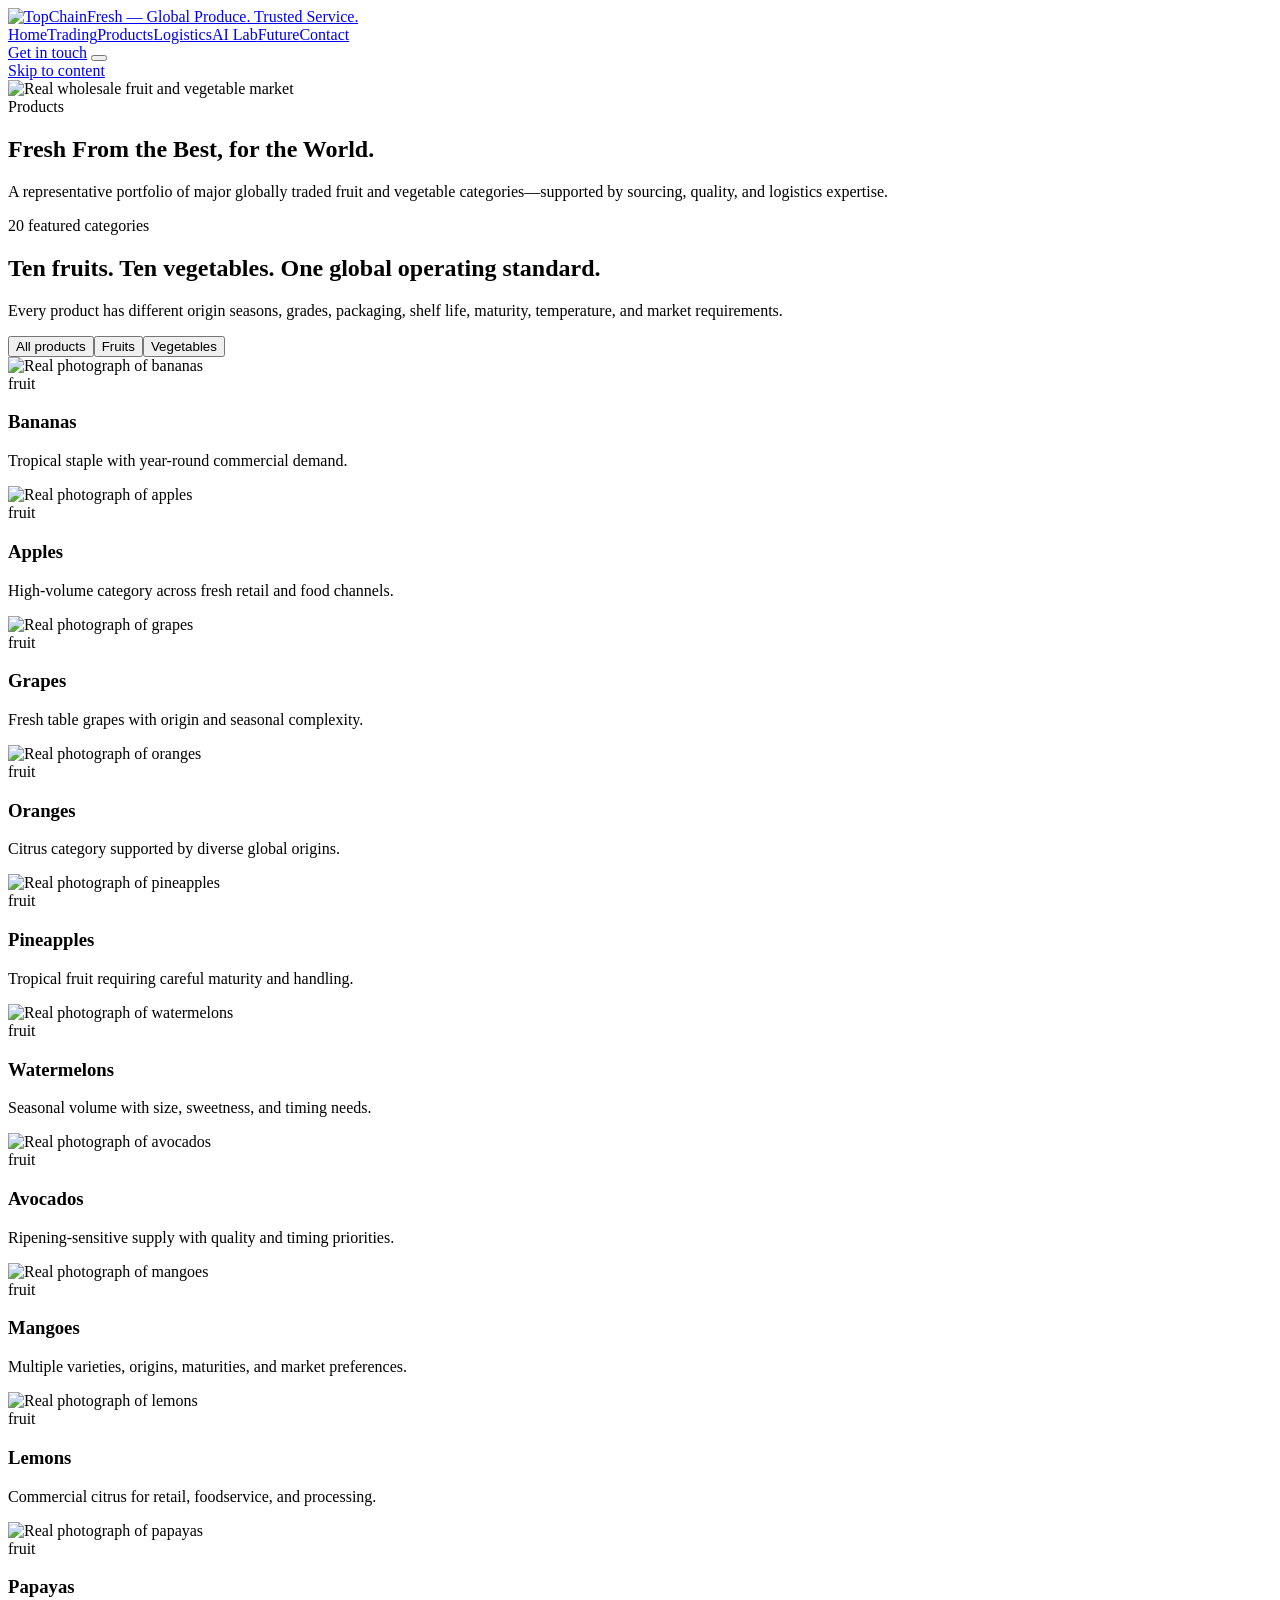
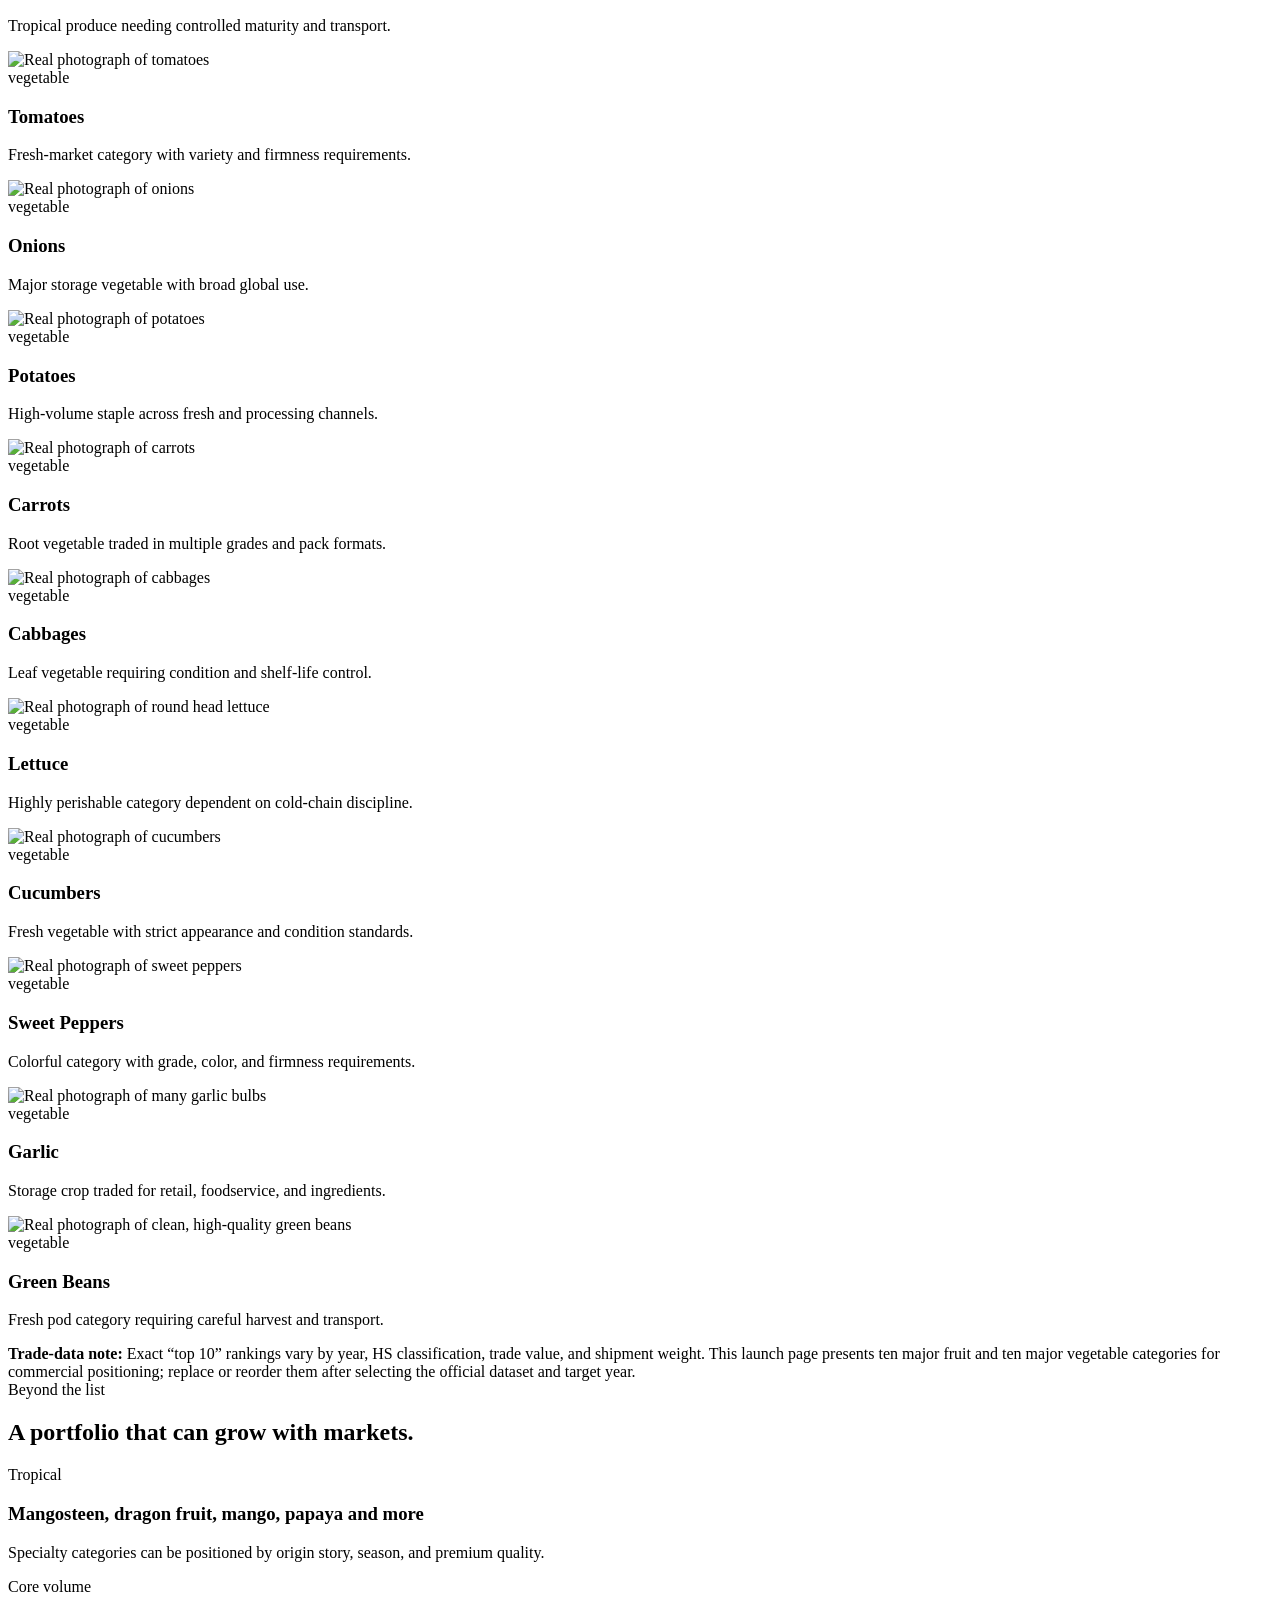
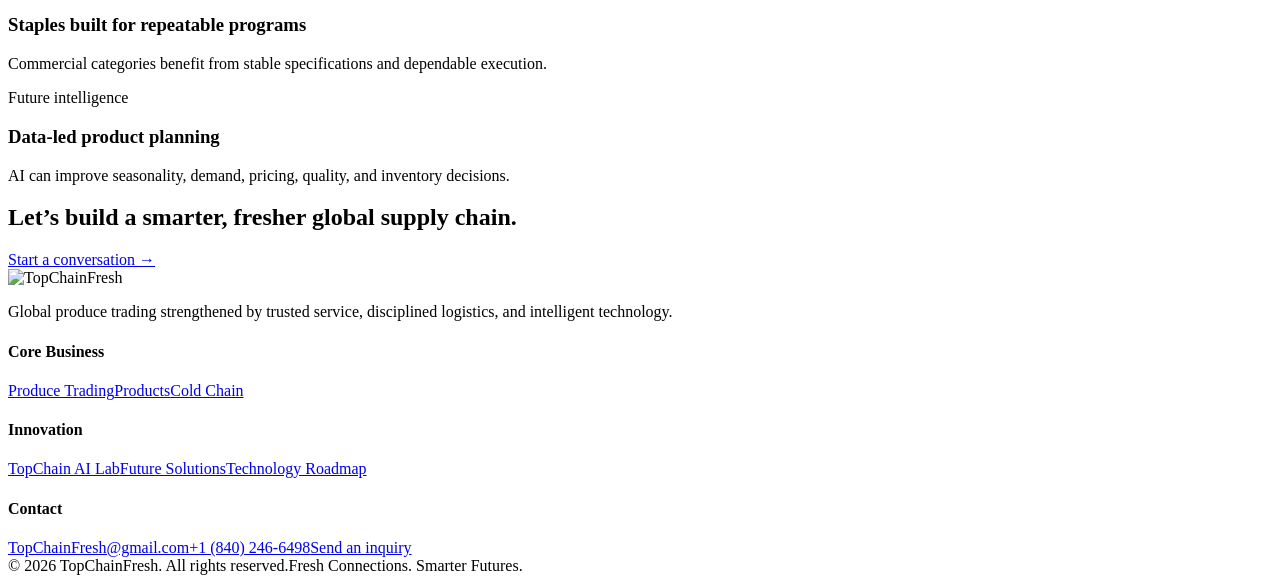
==== products.html @ 51d90f7e "Restore company website with refined design and local photography" ====
<!doctype html><html lang="en"><head><meta charset="utf-8"><meta name="viewport" content="width=device-width,initial-scale=1">
<title>Products | TopChainFresh</title><meta name="description" content="TopChainFresh fruit and vegetable trade portfolio with real-world product photography."><link rel="icon" href="assets/images/logo-icon-approved.png"><link rel="stylesheet" href="assets/css/styles.css"><meta name="theme-color" content="#153f35"></head><body>
<header class="site-header"><div class="container header-inner">
      <a class="brand-logo" href="index.html" aria-label="TopChainFresh home"><img src="assets/images/logo-crop-wide.png" alt="TopChainFresh — Global Produce. Trusted Service."></a>
      <nav id="primary-navigation" class="main-nav" aria-label="Primary navigation"><a href="index.html" class="">Home</a><a href="trading.html" class="">Trading</a><a href="products.html" class="active" aria-current="page">Products</a><a href="logistics.html" class="">Logistics</a><a href="ai-lab.html" class="">AI Lab</a><a href="future.html" class="">Future</a><a href="contact.html" class="">Contact</a></nav>
      <a class="header-cta" href="contact.html">Get in touch</a>
      <button class="menu-toggle" aria-controls="primary-navigation" aria-label="Open menu" aria-expanded="false"><span></span></button>
    </div></header>
<a class="skip-link" href="#main-content">Skip to content</a><main id="main-content"><section class="page-hero"><div class="page-hero-media"><img src="assets/images/photography/1768751947109-d2a99be1aa9c.jpg" alt="Real wholesale fruit and vegetable market"></div><div class="container page-hero-content"><span class="eyebrow text-yellow">Products</span><h1>Fresh From the Best, for the World.</h1><p>A representative portfolio of major globally traded fruit and vegetable categories—supported by sourcing, quality, and logistics expertise.</p></div></section>
<div class="color-ribbon"><span></span><span></span><span></span><span></span><span></span><span></span></div>
<section class="section"><div class="container"><span class="eyebrow">20 featured categories</span><h2 class="section-title">Ten fruits. Ten vegetables. <span class="text-green">One global operating standard.</span></h2><p class="section-lead">Every product has different origin seasons, grades, packaging, shelf life, maturity, temperature, and market requirements.</p><div class="product-tabs"><button class="product-tab active" data-filter="all">All products</button><button class="product-tab" data-filter="fruit">Fruits</button><button class="product-tab" data-filter="vegetable">Vegetables</button></div><div class="product-grid"><article class="product-card reveal" data-category="fruit"><div class="product-image"><img src="assets/images/photography/1707857204029-56578d9228a5.jpg" alt="Real photograph of bananas" loading="lazy"></div><div class="product-body"><div class="category">fruit</div><h3>Bananas</h3><p>Tropical staple with year-round commercial demand.</p></div></article><article class="product-card reveal" data-category="fruit"><div class="product-image"><img src="assets/images/photography/1558870623-9d182aa8ef0a.jpg" alt="Real photograph of apples" loading="lazy"></div><div class="product-body"><div class="category">fruit</div><h3>Apples</h3><p>High-volume category across fresh retail and food channels.</p></div></article><article class="product-card reveal" data-category="fruit"><div class="product-image"><img src="assets/images/photography/1672614766965-08c27fdd96da.jpg" alt="Real photograph of grapes" loading="lazy"></div><div class="product-body"><div class="category">fruit</div><h3>Grapes</h3><p>Fresh table grapes with origin and seasonal complexity.</p></div></article><article class="product-card reveal" data-category="fruit"><div class="product-image"><img src="assets/images/photography/1551030797-46c120009b82.jpg" alt="Real photograph of oranges" loading="lazy"></div><div class="product-body"><div class="category">fruit</div><h3>Oranges</h3><p>Citrus category supported by diverse global origins.</p></div></article><article class="product-card reveal" data-category="fruit"><div class="product-image"><img src="assets/images/photography/1565623513508-ffe2588e327c.jpg" alt="Real photograph of pineapples" loading="lazy"></div><div class="product-body"><div class="category">fruit</div><h3>Pineapples</h3><p>Tropical fruit requiring careful maturity and handling.</p></div></article><article class="product-card reveal" data-category="fruit"><div class="product-image"><img src="assets/images/photography/1750601455235-2ecff8a870be.jpg" alt="Real photograph of watermelons" loading="lazy"></div><div class="product-body"><div class="category">fruit</div><h3>Watermelons</h3><p>Seasonal volume with size, sweetness, and timing needs.</p></div></article><article class="product-card reveal" data-category="fruit"><div class="product-image"><img src="assets/images/photography/1555598488-b7d9660fb260.jpg" alt="Real photograph of avocados" loading="lazy"></div><div class="product-body"><div class="category">fruit</div><h3>Avocados</h3><p>Ripening-sensitive supply with quality and timing priorities.</p></div></article><article class="product-card reveal" data-category="fruit"><div class="product-image"><img src="assets/images/photography/1757281096599-b9165ba74008.jpg" alt="Real photograph of mangoes" loading="lazy"></div><div class="product-body"><div class="category">fruit</div><h3>Mangoes</h3><p>Multiple varieties, origins, maturities, and market preferences.</p></div></article><article class="product-card reveal" data-category="fruit"><div class="product-image"><img src="assets/images/photography/1590502593747-42a996133562.jpg" alt="Real photograph of lemons" loading="lazy"></div><div class="product-body"><div class="category">fruit</div><h3>Lemons</h3><p>Commercial citrus for retail, foodservice, and processing.</p></div></article><article class="product-card reveal" data-category="fruit"><div class="product-image"><img src="assets/images/photography/1570044803045-d790fc159af3.jpg" alt="Real photograph of papayas" loading="lazy"></div><div class="product-body"><div class="category">fruit</div><h3>Papayas</h3><p>Tropical produce needing controlled maturity and transport.</p></div></article><article class="product-card reveal" data-category="vegetable"><div class="product-image"><img src="assets/images/photography/1559740509-3998170dd8a9.jpg" alt="Real photograph of tomatoes" loading="lazy"></div><div class="product-body"><div class="category">vegetable</div><h3>Tomatoes</h3><p>Fresh-market category with variety and firmness requirements.</p></div></article><article class="product-card reveal" data-category="vegetable"><div class="product-image"><img src="assets/images/photography/1639423188867-7fbd7a28337d.jpg" alt="Real photograph of onions" loading="lazy"></div><div class="product-body"><div class="category">vegetable</div><h3>Onions</h3><p>Major storage vegetable with broad global use.</p></div></article><article class="product-card reveal" data-category="vegetable"><div class="product-image"><img src="assets/images/photography/1566055803687-0665ef48df90.jpg" alt="Real photograph of potatoes" loading="lazy"></div><div class="product-body"><div class="category">vegetable</div><h3>Potatoes</h3><p>High-volume staple across fresh and processing channels.</p></div></article><article class="product-card reveal" data-category="vegetable"><div class="product-image"><img src="assets/images/photography/1623644035669-11c44e4a7d7d.jpg" alt="Real photograph of carrots" loading="lazy"></div><div class="product-body"><div class="category">vegetable</div><h3>Carrots</h3><p>Root vegetable traded in multiple grades and pack formats.</p></div></article><article class="product-card reveal" data-category="vegetable"><div class="product-image"><img src="assets/images/photography/1696324535711-883b079ca54f.jpg" alt="Real photograph of cabbages" loading="lazy"></div><div class="product-body"><div class="category">vegetable</div><h3>Cabbages</h3><p>Leaf vegetable requiring condition and shelf-life control.</p></div></article><article class="product-card reveal" data-category="vegetable"><div class="product-image"><img src="assets/images/photography/1640958904159-51ae08bd3412.jpg" alt="Real photograph of round head lettuce" class="crop-zoom" loading="lazy"></div><div class="product-body"><div class="category">vegetable</div><h3>Lettuce</h3><p>Highly perishable category dependent on cold-chain discipline.</p></div></article><article class="product-card reveal" data-category="vegetable"><div class="product-image"><img src="assets/images/photography/1449300079323-02e209d9d3a6.jpg" alt="Real photograph of cucumbers" loading="lazy"></div><div class="product-body"><div class="category">vegetable</div><h3>Cucumbers</h3><p>Fresh vegetable with strict appearance and condition standards.</p></div></article><article class="product-card reveal" data-category="vegetable"><div class="product-image"><img src="assets/images/photography/1607546900609-7efd29a4a2dd.jpg" alt="Real photograph of sweet peppers" loading="lazy"></div><div class="product-body"><div class="category">vegetable</div><h3>Sweet Peppers</h3><p>Colorful category with grade, color, and firmness requirements.</p></div></article><article class="product-card reveal" data-category="vegetable"><div class="product-image"><img src="assets/images/photography/1776261077272-311222e98459.jpg" alt="Real photograph of many garlic bulbs" loading="lazy"></div><div class="product-body"><div class="category">vegetable</div><h3>Garlic</h3><p>Storage crop traded for retail, foodservice, and ingredients.</p></div></article><article class="product-card reveal" data-category="vegetable"><div class="product-image"><img src="assets/images/photography/1698063437386-aa75dbaf397f.jpg" alt="Real photograph of clean, high-quality green beans" loading="lazy"></div><div class="product-body"><div class="category">vegetable</div><h3>Green Beans</h3><p>Fresh pod category requiring careful harvest and transport.</p></div></article></div><div class="notice"><strong>Trade-data note:</strong> Exact “top 10” rankings vary by year, HS classification, trade value, and shipment weight. This launch page presents ten major fruit and ten major vegetable categories for commercial positioning; replace or reorder them after selecting the official dataset and target year.</div></div></section>
<section class="section bg-mist"><div class="container"><span class="eyebrow">Beyond the list</span><h2 class="section-title">A portfolio that can grow with markets.</h2><div class="block-grid"><article class="color-block bg-green block-4 reveal"><div class="block-number">Tropical</div><h3>Mangosteen, dragon fruit, mango, papaya and more</h3><p>Specialty categories can be positioned by origin story, season, and premium quality.</p></article><article class="color-block bg-blue block-4 reveal"><div class="block-number">Core volume</div><h3>Staples built for repeatable programs</h3><p>Commercial categories benefit from stable specifications and dependable execution.</p></article><article class="color-block bg-violet block-4 reveal"><div class="block-number">Future intelligence</div><h3>Data-led product planning</h3><p>AI can improve seasonality, demand, pricing, quality, and inventory decisions.</p></article></div></div></section></main><section class="cta-band"><div class="container cta-inner reveal"><h2>Let’s build a smarter, fresher global supply chain.</h2><a class="btn btn-light" href="contact.html">Start a conversation →</a></div></section>
<footer class="site-footer"><div class="container">
  <div class="footer-grid">
    <div class="footer-brand"><img src="assets/images/logo-crop-wide.png" alt="TopChainFresh"><p>Global produce trading strengthened by trusted service, disciplined logistics, and intelligent technology.</p></div>
    <div class="footer-col"><h4>Core Business</h4><a href="trading.html">Produce Trading</a><a href="products.html">Products</a><a href="logistics.html">Cold Chain</a></div>
    <div class="footer-col"><h4>Innovation</h4><a href="ai-lab.html">TopChain AI Lab</a><a href="future.html">Future Solutions</a><a href="future.html#roadmap">Technology Roadmap</a></div>
    <div class="footer-col"><h4>Contact</h4><a href="mailto:TopChainFresh@gmail.com">TopChainFresh@gmail.com</a><a href="tel:+18402466498">+1 (840) 246-6498</a><a href="contact.html">Send an inquiry</a></div>
  </div>
  <div class="footer-bottom"><span>© 2026 TopChainFresh. All rights reserved.</span><span>Fresh Connections. Smarter Futures.</span></div>
</div></footer><script src="assets/js/main.js"></script></body></html>
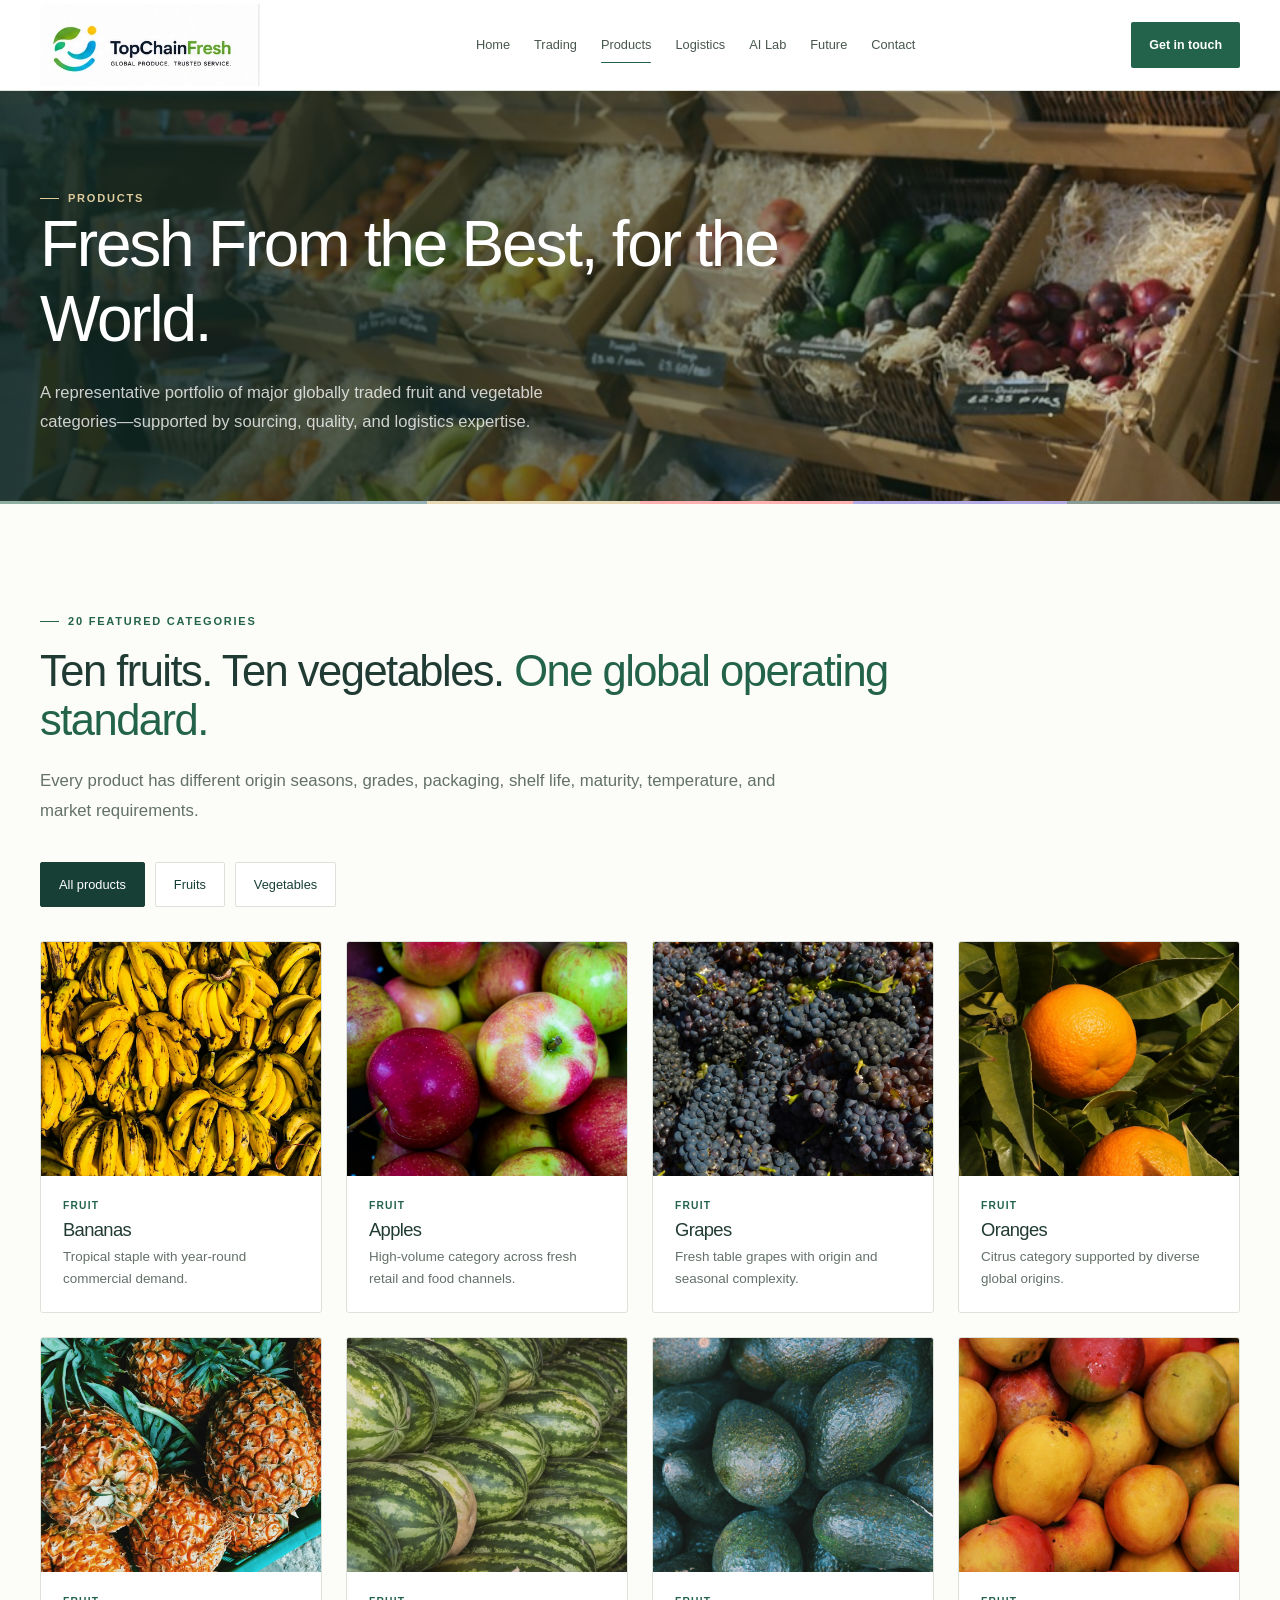
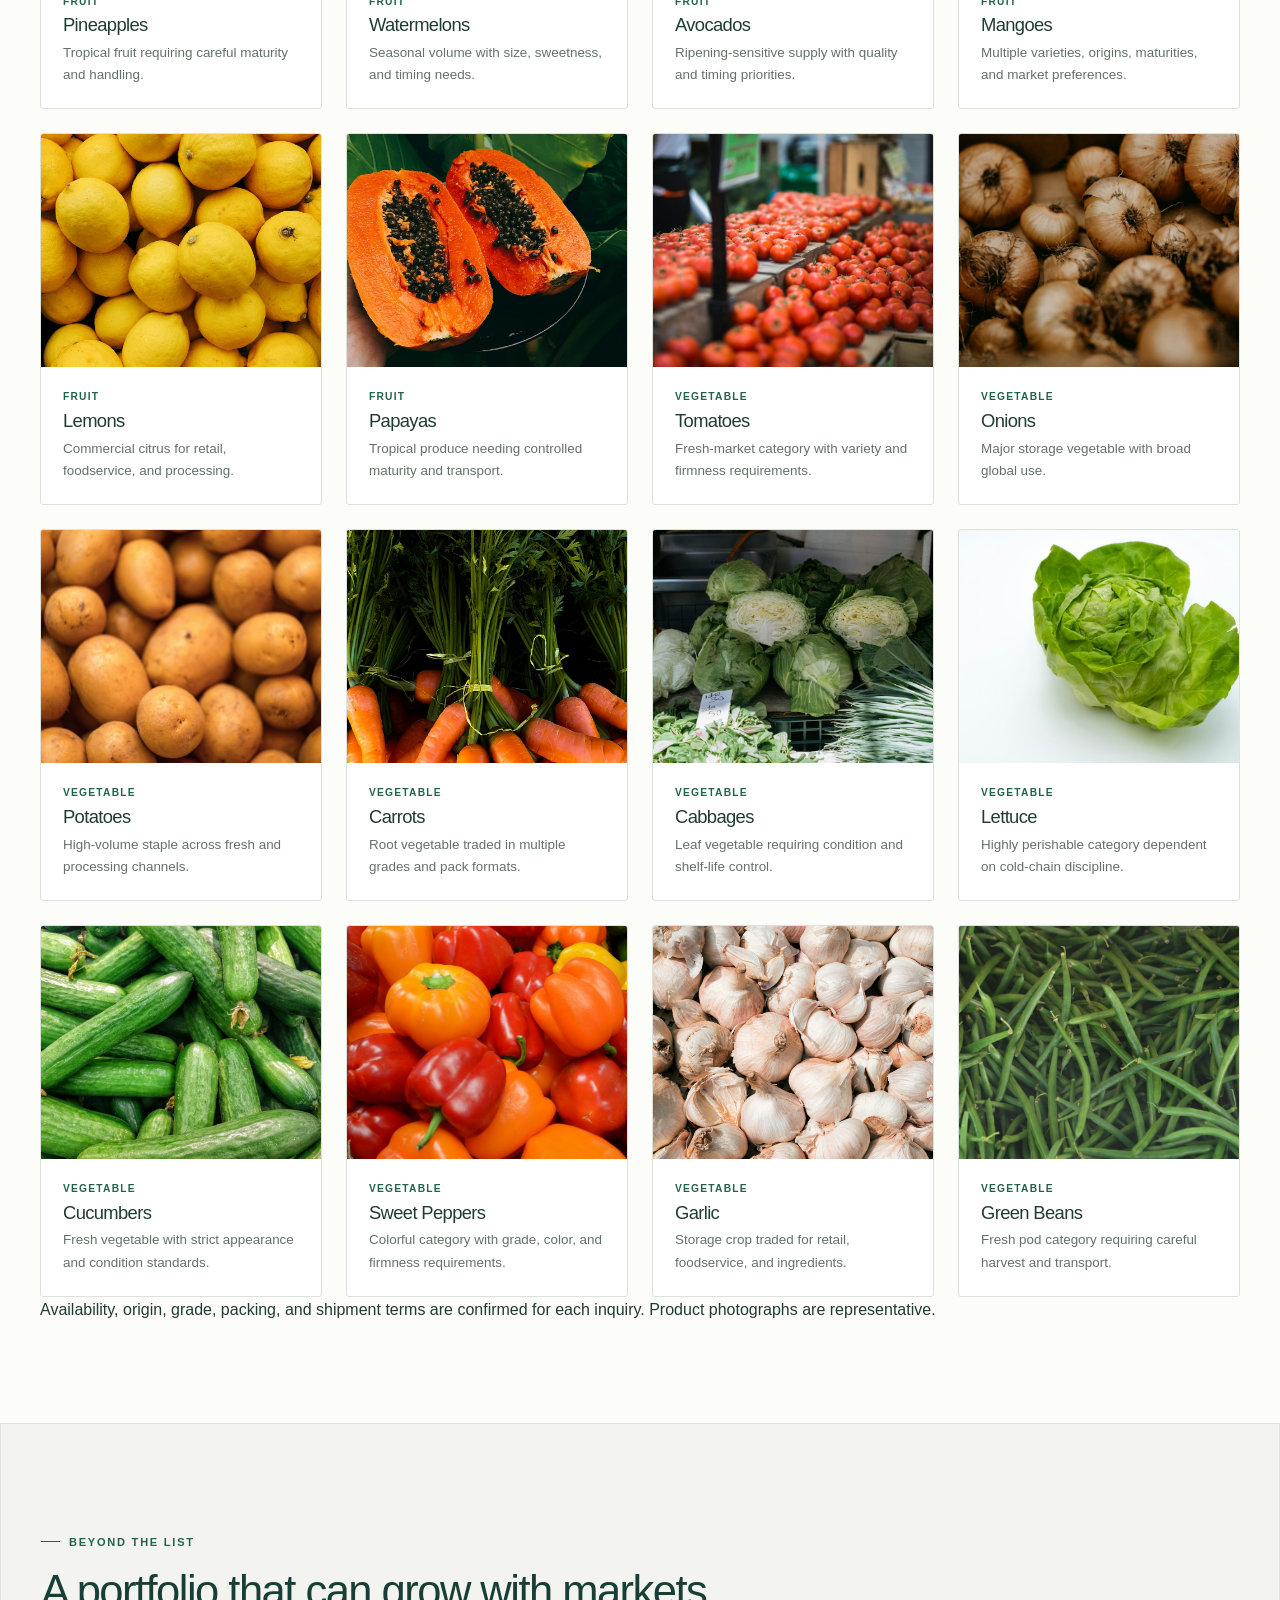
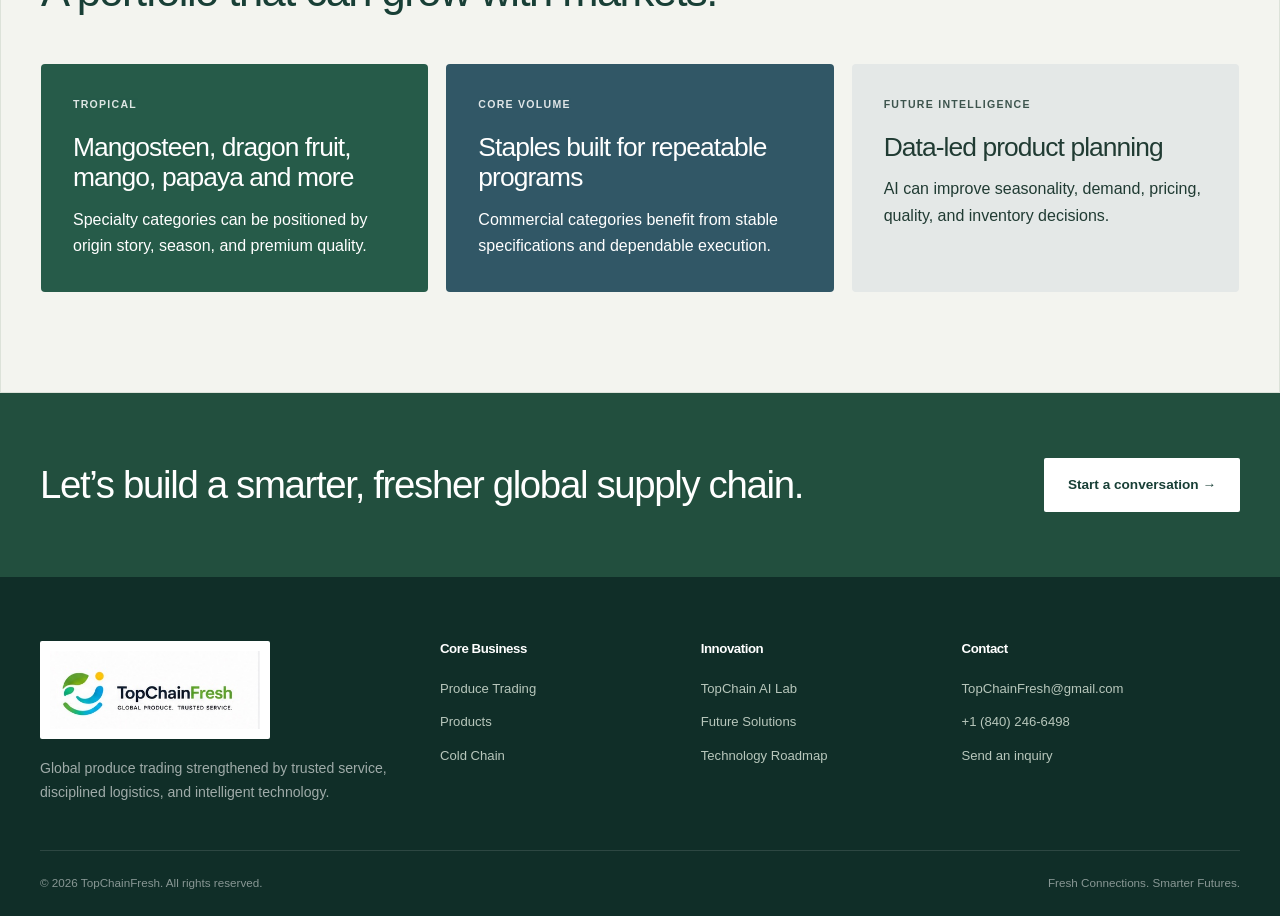
==== commit f89bff05: "Clarify product availability and separate company from personal projects" ====
--- a/products.html
+++ b/products.html
@@ -8,7 +8,7 @@
     </div></header>
 <a class="skip-link" href="#main-content">Skip to content</a><main id="main-content"><section class="page-hero"><div class="page-hero-media"><img src="assets/images/photography/1768751947109-d2a99be1aa9c.jpg" alt="Real wholesale fruit and vegetable market"></div><div class="container page-hero-content"><span class="eyebrow text-yellow">Products</span><h1>Fresh From the Best, for the World.</h1><p>A representative portfolio of major globally traded fruit and vegetable categories—supported by sourcing, quality, and logistics expertise.</p></div></section>
 <div class="color-ribbon"><span></span><span></span><span></span><span></span><span></span><span></span></div>
-<section class="section"><div class="container"><span class="eyebrow">20 featured categories</span><h2 class="section-title">Ten fruits. Ten vegetables. <span class="text-green">One global operating standard.</span></h2><p class="section-lead">Every product has different origin seasons, grades, packaging, shelf life, maturity, temperature, and market requirements.</p><div class="product-tabs"><button class="product-tab active" data-filter="all">All products</button><button class="product-tab" data-filter="fruit">Fruits</button><button class="product-tab" data-filter="vegetable">Vegetables</button></div><div class="product-grid"><article class="product-card reveal" data-category="fruit"><div class="product-image"><img src="assets/images/photography/1707857204029-56578d9228a5.jpg" alt="Real photograph of bananas" loading="lazy"></div><div class="product-body"><div class="category">fruit</div><h3>Bananas</h3><p>Tropical staple with year-round commercial demand.</p></div></article><article class="product-card reveal" data-category="fruit"><div class="product-image"><img src="assets/images/photography/1558870623-9d182aa8ef0a.jpg" alt="Real photograph of apples" loading="lazy"></div><div class="product-body"><div class="category">fruit</div><h3>Apples</h3><p>High-volume category across fresh retail and food channels.</p></div></article><article class="product-card reveal" data-category="fruit"><div class="product-image"><img src="assets/images/photography/1672614766965-08c27fdd96da.jpg" alt="Real photograph of grapes" loading="lazy"></div><div class="product-body"><div class="category">fruit</div><h3>Grapes</h3><p>Fresh table grapes with origin and seasonal complexity.</p></div></article><article class="product-card reveal" data-category="fruit"><div class="product-image"><img src="assets/images/photography/1551030797-46c120009b82.jpg" alt="Real photograph of oranges" loading="lazy"></div><div class="product-body"><div class="category">fruit</div><h3>Oranges</h3><p>Citrus category supported by diverse global origins.</p></div></article><article class="product-card reveal" data-category="fruit"><div class="product-image"><img src="assets/images/photography/1565623513508-ffe2588e327c.jpg" alt="Real photograph of pineapples" loading="lazy"></div><div class="product-body"><div class="category">fruit</div><h3>Pineapples</h3><p>Tropical fruit requiring careful maturity and handling.</p></div></article><article class="product-card reveal" data-category="fruit"><div class="product-image"><img src="assets/images/photography/1750601455235-2ecff8a870be.jpg" alt="Real photograph of watermelons" loading="lazy"></div><div class="product-body"><div class="category">fruit</div><h3>Watermelons</h3><p>Seasonal volume with size, sweetness, and timing needs.</p></div></article><article class="product-card reveal" data-category="fruit"><div class="product-image"><img src="assets/images/photography/1555598488-b7d9660fb260.jpg" alt="Real photograph of avocados" loading="lazy"></div><div class="product-body"><div class="category">fruit</div><h3>Avocados</h3><p>Ripening-sensitive supply with quality and timing priorities.</p></div></article><article class="product-card reveal" data-category="fruit"><div class="product-image"><img src="assets/images/photography/1757281096599-b9165ba74008.jpg" alt="Real photograph of mangoes" loading="lazy"></div><div class="product-body"><div class="category">fruit</div><h3>Mangoes</h3><p>Multiple varieties, origins, maturities, and market preferences.</p></div></article><article class="product-card reveal" data-category="fruit"><div class="product-image"><img src="assets/images/photography/1590502593747-42a996133562.jpg" alt="Real photograph of lemons" loading="lazy"></div><div class="product-body"><div class="category">fruit</div><h3>Lemons</h3><p>Commercial citrus for retail, foodservice, and processing.</p></div></article><article class="product-card reveal" data-category="fruit"><div class="product-image"><img src="assets/images/photography/1570044803045-d790fc159af3.jpg" alt="Real photograph of papayas" loading="lazy"></div><div class="product-body"><div class="category">fruit</div><h3>Papayas</h3><p>Tropical produce needing controlled maturity and transport.</p></div></article><article class="product-card reveal" data-category="vegetable"><div class="product-image"><img src="assets/images/photography/1559740509-3998170dd8a9.jpg" alt="Real photograph of tomatoes" loading="lazy"></div><div class="product-body"><div class="category">vegetable</div><h3>Tomatoes</h3><p>Fresh-market category with variety and firmness requirements.</p></div></article><article class="product-card reveal" data-category="vegetable"><div class="product-image"><img src="assets/images/photography/1639423188867-7fbd7a28337d.jpg" alt="Real photograph of onions" loading="lazy"></div><div class="product-body"><div class="category">vegetable</div><h3>Onions</h3><p>Major storage vegetable with broad global use.</p></div></article><article class="product-card reveal" data-category="vegetable"><div class="product-image"><img src="assets/images/photography/1566055803687-0665ef48df90.jpg" alt="Real photograph of potatoes" loading="lazy"></div><div class="product-body"><div class="category">vegetable</div><h3>Potatoes</h3><p>High-volume staple across fresh and processing channels.</p></div></article><article class="product-card reveal" data-category="vegetable"><div class="product-image"><img src="assets/images/photography/1623644035669-11c44e4a7d7d.jpg" alt="Real photograph of carrots" loading="lazy"></div><div class="product-body"><div class="category">vegetable</div><h3>Carrots</h3><p>Root vegetable traded in multiple grades and pack formats.</p></div></article><article class="product-card reveal" data-category="vegetable"><div class="product-image"><img src="assets/images/photography/1696324535711-883b079ca54f.jpg" alt="Real photograph of cabbages" loading="lazy"></div><div class="product-body"><div class="category">vegetable</div><h3>Cabbages</h3><p>Leaf vegetable requiring condition and shelf-life control.</p></div></article><article class="product-card reveal" data-category="vegetable"><div class="product-image"><img src="assets/images/photography/1640958904159-51ae08bd3412.jpg" alt="Real photograph of round head lettuce" class="crop-zoom" loading="lazy"></div><div class="product-body"><div class="category">vegetable</div><h3>Lettuce</h3><p>Highly perishable category dependent on cold-chain discipline.</p></div></article><article class="product-card reveal" data-category="vegetable"><div class="product-image"><img src="assets/images/photography/1449300079323-02e209d9d3a6.jpg" alt="Real photograph of cucumbers" loading="lazy"></div><div class="product-body"><div class="category">vegetable</div><h3>Cucumbers</h3><p>Fresh vegetable with strict appearance and condition standards.</p></div></article><article class="product-card reveal" data-category="vegetable"><div class="product-image"><img src="assets/images/photography/1607546900609-7efd29a4a2dd.jpg" alt="Real photograph of sweet peppers" loading="lazy"></div><div class="product-body"><div class="category">vegetable</div><h3>Sweet Peppers</h3><p>Colorful category with grade, color, and firmness requirements.</p></div></article><article class="product-card reveal" data-category="vegetable"><div class="product-image"><img src="assets/images/photography/1776261077272-311222e98459.jpg" alt="Real photograph of many garlic bulbs" loading="lazy"></div><div class="product-body"><div class="category">vegetable</div><h3>Garlic</h3><p>Storage crop traded for retail, foodservice, and ingredients.</p></div></article><article class="product-card reveal" data-category="vegetable"><div class="product-image"><img src="assets/images/photography/1698063437386-aa75dbaf397f.jpg" alt="Real photograph of clean, high-quality green beans" loading="lazy"></div><div class="product-body"><div class="category">vegetable</div><h3>Green Beans</h3><p>Fresh pod category requiring careful harvest and transport.</p></div></article></div><div class="notice"><strong>Trade-data note:</strong> Exact “top 10” rankings vary by year, HS classification, trade value, and shipment weight. This launch page presents ten major fruit and ten major vegetable categories for commercial positioning; replace or reorder them after selecting the official dataset and target year.</div></div></section>
+<section class="section"><div class="container"><span class="eyebrow">20 featured categories</span><h2 class="section-title">Ten fruits. Ten vegetables. <span class="text-green">One global operating standard.</span></h2><p class="section-lead">Every product has different origin seasons, grades, packaging, shelf life, maturity, temperature, and market requirements.</p><div class="product-tabs"><button class="product-tab active" data-filter="all">All products</button><button class="product-tab" data-filter="fruit">Fruits</button><button class="product-tab" data-filter="vegetable">Vegetables</button></div><div class="product-grid"><article class="product-card reveal" data-category="fruit"><div class="product-image"><img src="assets/images/photography/1707857204029-56578d9228a5.jpg" alt="Real photograph of bananas" loading="lazy"></div><div class="product-body"><div class="category">fruit</div><h3>Bananas</h3><p>Tropical staple with year-round commercial demand.</p></div></article><article class="product-card reveal" data-category="fruit"><div class="product-image"><img src="assets/images/photography/1558870623-9d182aa8ef0a.jpg" alt="Real photograph of apples" loading="lazy"></div><div class="product-body"><div class="category">fruit</div><h3>Apples</h3><p>High-volume category across fresh retail and food channels.</p></div></article><article class="product-card reveal" data-category="fruit"><div class="product-image"><img src="assets/images/photography/1672614766965-08c27fdd96da.jpg" alt="Real photograph of grapes" loading="lazy"></div><div class="product-body"><div class="category">fruit</div><h3>Grapes</h3><p>Fresh table grapes with origin and seasonal complexity.</p></div></article><article class="product-card reveal" data-category="fruit"><div class="product-image"><img src="assets/images/photography/1551030797-46c120009b82.jpg" alt="Real photograph of oranges" loading="lazy"></div><div class="product-body"><div class="category">fruit</div><h3>Oranges</h3><p>Citrus category supported by diverse global origins.</p></div></article><article class="product-card reveal" data-category="fruit"><div class="product-image"><img src="assets/images/photography/1565623513508-ffe2588e327c.jpg" alt="Real photograph of pineapples" loading="lazy"></div><div class="product-body"><div class="category">fruit</div><h3>Pineapples</h3><p>Tropical fruit requiring careful maturity and handling.</p></div></article><article class="product-card reveal" data-category="fruit"><div class="product-image"><img src="assets/images/photography/1750601455235-2ecff8a870be.jpg" alt="Real photograph of watermelons" loading="lazy"></div><div class="product-body"><div class="category">fruit</div><h3>Watermelons</h3><p>Seasonal volume with size, sweetness, and timing needs.</p></div></article><article class="product-card reveal" data-category="fruit"><div class="product-image"><img src="assets/images/photography/1555598488-b7d9660fb260.jpg" alt="Real photograph of avocados" loading="lazy"></div><div class="product-body"><div class="category">fruit</div><h3>Avocados</h3><p>Ripening-sensitive supply with quality and timing priorities.</p></div></article><article class="product-card reveal" data-category="fruit"><div class="product-image"><img src="assets/images/photography/1757281096599-b9165ba74008.jpg" alt="Real photograph of mangoes" loading="lazy"></div><div class="product-body"><div class="category">fruit</div><h3>Mangoes</h3><p>Multiple varieties, origins, maturities, and market preferences.</p></div></article><article class="product-card reveal" data-category="fruit"><div class="product-image"><img src="assets/images/photography/1590502593747-42a996133562.jpg" alt="Real photograph of lemons" loading="lazy"></div><div class="product-body"><div class="category">fruit</div><h3>Lemons</h3><p>Commercial citrus for retail, foodservice, and processing.</p></div></article><article class="product-card reveal" data-category="fruit"><div class="product-image"><img src="assets/images/photography/1570044803045-d790fc159af3.jpg" alt="Real photograph of papayas" loading="lazy"></div><div class="product-body"><div class="category">fruit</div><h3>Papayas</h3><p>Tropical produce needing controlled maturity and transport.</p></div></article><article class="product-card reveal" data-category="vegetable"><div class="product-image"><img src="assets/images/photography/1559740509-3998170dd8a9.jpg" alt="Real photograph of tomatoes" loading="lazy"></div><div class="product-body"><div class="category">vegetable</div><h3>Tomatoes</h3><p>Fresh-market category with variety and firmness requirements.</p></div></article><article class="product-card reveal" data-category="vegetable"><div class="product-image"><img src="assets/images/photography/1639423188867-7fbd7a28337d.jpg" alt="Real photograph of onions" loading="lazy"></div><div class="product-body"><div class="category">vegetable</div><h3>Onions</h3><p>Major storage vegetable with broad global use.</p></div></article><article class="product-card reveal" data-category="vegetable"><div class="product-image"><img src="assets/images/photography/1566055803687-0665ef48df90.jpg" alt="Real photograph of potatoes" loading="lazy"></div><div class="product-body"><div class="category">vegetable</div><h3>Potatoes</h3><p>High-volume staple across fresh and processing channels.</p></div></article><article class="product-card reveal" data-category="vegetable"><div class="product-image"><img src="assets/images/photography/1623644035669-11c44e4a7d7d.jpg" alt="Real photograph of carrots" loading="lazy"></div><div class="product-body"><div class="category">vegetable</div><h3>Carrots</h3><p>Root vegetable traded in multiple grades and pack formats.</p></div></article><article class="product-card reveal" data-category="vegetable"><div class="product-image"><img src="assets/images/photography/1696324535711-883b079ca54f.jpg" alt="Real photograph of cabbages" loading="lazy"></div><div class="product-body"><div class="category">vegetable</div><h3>Cabbages</h3><p>Leaf vegetable requiring condition and shelf-life control.</p></div></article><article class="product-card reveal" data-category="vegetable"><div class="product-image"><img src="assets/images/photography/1640958904159-51ae08bd3412.jpg" alt="Real photograph of round head lettuce" class="crop-zoom" loading="lazy"></div><div class="product-body"><div class="category">vegetable</div><h3>Lettuce</h3><p>Highly perishable category dependent on cold-chain discipline.</p></div></article><article class="product-card reveal" data-category="vegetable"><div class="product-image"><img src="assets/images/photography/1449300079323-02e209d9d3a6.jpg" alt="Real photograph of cucumbers" loading="lazy"></div><div class="product-body"><div class="category">vegetable</div><h3>Cucumbers</h3><p>Fresh vegetable with strict appearance and condition standards.</p></div></article><article class="product-card reveal" data-category="vegetable"><div class="product-image"><img src="assets/images/photography/1607546900609-7efd29a4a2dd.jpg" alt="Real photograph of sweet peppers" loading="lazy"></div><div class="product-body"><div class="category">vegetable</div><h3>Sweet Peppers</h3><p>Colorful category with grade, color, and firmness requirements.</p></div></article><article class="product-card reveal" data-category="vegetable"><div class="product-image"><img src="assets/images/photography/1776261077272-311222e98459.jpg" alt="Real photograph of many garlic bulbs" loading="lazy"></div><div class="product-body"><div class="category">vegetable</div><h3>Garlic</h3><p>Storage crop traded for retail, foodservice, and ingredients.</p></div></article><article class="product-card reveal" data-category="vegetable"><div class="product-image"><img src="assets/images/photography/1698063437386-aa75dbaf397f.jpg" alt="Real photograph of clean, high-quality green beans" loading="lazy"></div><div class="product-body"><div class="category">vegetable</div><h3>Green Beans</h3><p>Fresh pod category requiring careful harvest and transport.</p></div></article></div><p class="portfolio-note">Availability, origin, grade, packing, and shipment terms are confirmed for each inquiry. Product photographs are representative.</p></div></section>
 <section class="section bg-mist"><div class="container"><span class="eyebrow">Beyond the list</span><h2 class="section-title">A portfolio that can grow with markets.</h2><div class="block-grid"><article class="color-block bg-green block-4 reveal"><div class="block-number">Tropical</div><h3>Mangosteen, dragon fruit, mango, papaya and more</h3><p>Specialty categories can be positioned by origin story, season, and premium quality.</p></article><article class="color-block bg-blue block-4 reveal"><div class="block-number">Core volume</div><h3>Staples built for repeatable programs</h3><p>Commercial categories benefit from stable specifications and dependable execution.</p></article><article class="color-block bg-violet block-4 reveal"><div class="block-number">Future intelligence</div><h3>Data-led product planning</h3><p>AI can improve seasonality, demand, pricing, quality, and inventory decisions.</p></article></div></div></section></main><section class="cta-band"><div class="container cta-inner reveal"><h2>Let’s build a smarter, fresher global supply chain.</h2><a class="btn btn-light" href="contact.html">Start a conversation →</a></div></section>
 <footer class="site-footer"><div class="container">
   <div class="footer-grid">
--- a/assets/css/styles.css
+++ b/assets/css/styles.css
@@ -0,0 +1,507 @@
+@import url('https://fonts.googleapis.com/css2?family=Manrope:wght@400;500;600;700&family=Poppins:wght@500;600;700;800&display=swap');
+
+:root {
+  --fresh-green: #21C45C;
+  --leaf-green: #32D67B;
+  --ocean-blue: #00B4E6;
+  --sunshine: #FFD200;
+  --coral: #FF686B;
+  --violet: #6A5ACD;
+  --navy: #0E293B;
+  --navy-2: #071B2A;
+  --mist: #F3F6F8;
+  --white: #FFFFFF;
+  --ink: #142333;
+  --muted: #5A6978;
+  --line: rgba(14, 41, 59, .12);
+  --shadow: 0 22px 60px rgba(7, 27, 42, .16);
+  --radius-xl: 34px;
+  --radius-lg: 24px;
+  --radius-md: 16px;
+  --container: 1240px;
+}
+
+* { box-sizing: border-box; }
+html { scroll-behavior: smooth; }
+body {
+  margin: 0;
+  font-family: "Manrope", system-ui, -apple-system, BlinkMacSystemFont, "Segoe UI", sans-serif;
+  color: var(--ink);
+  background: var(--white);
+  line-height: 1.6;
+  overflow-x: hidden;
+}
+img { display: block; max-width: 100%; }
+a { color: inherit; text-decoration: none; }
+button, input, textarea, select { font: inherit; }
+button { cursor: pointer; }
+
+h1, h2, h3, h4, .display {
+  font-family: "Poppins", system-ui, sans-serif;
+  line-height: 1.12;
+  margin: 0;
+  letter-spacing: -.025em;
+}
+p { margin: 0; }
+ul { padding-left: 1.1rem; }
+
+.container { width: min(var(--container), calc(100% - 40px)); margin-inline: auto; }
+.section { padding: 96px 0; position: relative; }
+.section-tight { padding: 64px 0; }
+.eyebrow {
+  display: inline-flex;
+  align-items: center;
+  gap: 9px;
+  font-weight: 800;
+  font-size: .78rem;
+  letter-spacing: .12em;
+  text-transform: uppercase;
+  color: var(--fresh-green);
+}
+.eyebrow::before { content: ""; width: 28px; height: 4px; border-radius: 99px; background: currentColor; }
+.section-title { font-size: clamp(2rem, 4vw, 4.2rem); margin-top: 16px; max-width: 900px; }
+.section-lead { font-size: clamp(1rem, 1.6vw, 1.25rem); color: var(--muted); max-width: 760px; margin-top: 20px; }
+.text-green { color: var(--fresh-green); }
+.text-blue { color: var(--ocean-blue); }
+.text-yellow { color: var(--sunshine); }
+.text-coral { color: var(--coral); }
+.text-violet { color: var(--violet); }
+.text-white { color: var(--white); }
+.text-muted { color: var(--muted); }
+
+.site-header {
+  position: sticky;
+  top: 0;
+  z-index: 1000;
+  background: rgba(255,255,255,.94);
+  border-bottom: 1px solid rgba(14,41,59,.08);
+  backdrop-filter: blur(16px);
+}
+.header-inner { min-height: 80px; display: flex; align-items: center; justify-content: space-between; gap: 26px; }
+.brand-logo { flex: 0 0 auto; }
+.brand-logo img { width: 242px; height: auto; }
+.main-nav { display: flex; align-items: center; gap: 22px; font-weight: 700; font-size: .9rem; }
+.main-nav a { position: relative; padding: 12px 0; color: #2f4050; }
+.main-nav a::after { content: ""; position: absolute; left: 0; right: 100%; bottom: 5px; height: 3px; background: var(--fresh-green); border-radius: 99px; transition: .25s ease; }
+.main-nav a:hover::after, .main-nav a.active::after { right: 0; }
+.header-cta { display: inline-flex; align-items: center; justify-content: center; padding: 13px 20px; border-radius: 999px; background: var(--fresh-green); color: white; font-weight: 800; box-shadow: 0 10px 26px rgba(33,196,92,.28); }
+.menu-toggle { display: none; border: 0; background: var(--mist); width: 48px; height: 48px; border-radius: 14px; align-items: center; justify-content: center; }
+.menu-toggle span, .menu-toggle::before, .menu-toggle::after { content: ""; width: 22px; height: 2px; background: var(--navy); display: block; transition: .2s; }
+.menu-toggle span { margin: 5px 0; }
+
+.hero {
+  min-height: 790px;
+  display: grid;
+  align-items: end;
+  position: relative;
+  overflow: hidden;
+  color: white;
+  background: var(--navy);
+}
+.hero-media { position: absolute; inset: 0; }
+.hero-media img { width: 100%; height: 100%; object-fit: cover; object-position: center; }
+.hero::after { content:""; position:absolute; inset:0; background: linear-gradient(90deg, rgba(5,23,37,.95) 0%, rgba(5,23,37,.78) 37%, rgba(5,23,37,.12) 76%), linear-gradient(0deg, rgba(5,23,37,.92) 0%, transparent 50%); }
+.hero-content { position: relative; z-index: 2; padding: 104px 0 84px; max-width: 720px; }
+.hero h1 { font-size: clamp(3.4rem, 7vw, 7.4rem); line-height: .96; }
+.hero p { font-size: clamp(1.05rem, 1.8vw, 1.35rem); max-width: 620px; margin-top: 28px; color: rgba(255,255,255,.84); }
+.hero-actions { display: flex; flex-wrap: wrap; gap: 14px; margin-top: 34px; }
+.btn { display: inline-flex; align-items: center; justify-content: center; gap: 10px; padding: 15px 22px; border-radius: 999px; font-weight: 800; transition: transform .2s ease, box-shadow .2s ease; border: 1px solid transparent; }
+.btn:hover { transform: translateY(-2px); }
+.btn-primary { color: white; background: var(--fresh-green); box-shadow: 0 15px 30px rgba(33,196,92,.3); }
+.btn-secondary { color: white; border-color: rgba(255,255,255,.42); background: rgba(255,255,255,.08); backdrop-filter: blur(10px); }
+.btn-dark { color: white; background: var(--navy); }
+.btn-light { color: var(--navy); background: white; }
+.hero-proof { display: grid; grid-template-columns: repeat(4, minmax(0,1fr)); gap: 1px; background: rgba(255,255,255,.18); border: 1px solid rgba(255,255,255,.22); margin-top: 56px; border-radius: 22px; overflow: hidden; width: min(720px, 100%); }
+.proof-item { padding: 18px; background: rgba(7,27,42,.58); backdrop-filter: blur(10px); }
+.proof-item strong { display: block; font-family: "Poppins"; font-size: 1.15rem; }
+.proof-item span { display:block; font-size:.78rem; color:rgba(255,255,255,.65); margin-top:2px; }
+
+.color-ribbon { display: grid; grid-template-columns: 1.3fr 1fr 1fr .8fr .8fr .8fr; height: 14px; }
+.color-ribbon span:nth-child(1){ background:var(--fresh-green); }
+.color-ribbon span:nth-child(2){ background:var(--ocean-blue); }
+.color-ribbon span:nth-child(3){ background:var(--sunshine); }
+.color-ribbon span:nth-child(4){ background:var(--coral); }
+.color-ribbon span:nth-child(5){ background:var(--violet); }
+.color-ribbon span:nth-child(6){ background:var(--navy); }
+
+.block-grid { display: grid; grid-template-columns: repeat(12, 1fr); gap: 18px; margin-top: 48px; }
+.color-block { min-height: 250px; padding: 32px; border-radius: var(--radius-lg); position: relative; overflow: hidden; box-shadow: var(--shadow); }
+.color-block h3 { font-size: clamp(1.5rem, 2.4vw, 2.3rem); margin-top: 18px; }
+.color-block p { margin-top: 14px; max-width: 420px; }
+.block-4 { grid-column: span 4; }
+.block-5 { grid-column: span 5; }
+.block-6 { grid-column: span 6; }
+.block-7 { grid-column: span 7; }
+.block-8 { grid-column: span 8; }
+.block-12 { grid-column: span 12; }
+.bg-green { background: linear-gradient(145deg, #18a94e, var(--leaf-green)); color: white; }
+.bg-blue { background: linear-gradient(145deg, #008fcc, var(--ocean-blue)); color: white; }
+.bg-yellow { background: linear-gradient(145deg, #ffe251, var(--sunshine)); color: var(--navy); }
+.bg-coral { background: linear-gradient(145deg, #ff847f, var(--coral)); color: white; }
+.bg-violet { background: linear-gradient(145deg, #7d72e7, var(--violet)); color: white; }
+.bg-navy { background: linear-gradient(145deg, #143c59, var(--navy-2)); color: white; }
+.bg-mist { background: var(--mist); color: var(--navy); box-shadow: none; border: 1px solid var(--line); }
+.block-number { font-family:"Poppins"; font-weight:800; font-size:.78rem; letter-spacing:.12em; text-transform:uppercase; opacity:.85; }
+.block-icon { width: 58px; height: 58px; display:grid; place-items:center; border-radius:18px; background:rgba(255,255,255,.18); font-size:1.8rem; }
+.color-block::after { content:""; position:absolute; width:210px; height:210px; border-radius:50%; right:-80px; bottom:-90px; border:35px solid rgba(255,255,255,.12); }
+
+.split { display: grid; grid-template-columns: 1.05fr .95fr; gap: 50px; align-items: center; }
+.split.reverse > :first-child { order: 2; }
+.media-card { position: relative; border-radius: var(--radius-xl); overflow: hidden; min-height: 570px; box-shadow: var(--shadow); }
+.media-card img { position:absolute; inset:0; width:100%; height:100%; object-fit:cover; }
+.media-card::after { content:""; position:absolute; inset:0; background:linear-gradient(0deg, rgba(7,27,42,.62), transparent 55%); }
+.media-caption { position:absolute; left:30px; right:30px; bottom:28px; z-index:2; color:white; }
+.media-caption strong { font-family:"Poppins"; font-size:1.6rem; display:block; }
+.media-caption span { color:rgba(255,255,255,.76); }
+.check-list { list-style:none; padding:0; margin:30px 0 0; display:grid; gap:16px; }
+.check-list li { display:flex; gap:14px; align-items:flex-start; }
+.check-list li::before { content:"✓"; flex:0 0 30px; width:30px; height:30px; border-radius:10px; display:grid; place-items:center; background:rgba(33,196,92,.12); color:var(--fresh-green); font-weight:900; }
+
+.stat-band { background: var(--navy); color:white; padding: 36px 0; }
+.stat-grid { display:grid; grid-template-columns:repeat(4,1fr); gap:24px; }
+.stat { padding-left:22px; border-left:4px solid var(--fresh-green); }
+.stat:nth-child(2){ border-color:var(--ocean-blue); }
+.stat:nth-child(3){ border-color:var(--sunshine); }
+.stat:nth-child(4){ border-color:var(--coral); }
+.stat strong { font-family:"Poppins"; font-size:clamp(1.6rem,3vw,2.5rem); display:block; }
+.stat span { color:rgba(255,255,255,.66); }
+
+.page-hero { min-height: 520px; color:white; position:relative; overflow:hidden; display:grid; align-items:end; background:var(--navy); }
+.page-hero-media { position:absolute; inset:0; }
+.page-hero-media img { width:100%; height:100%; object-fit:cover; }
+.page-hero::after { content:""; position:absolute; inset:0; background:linear-gradient(90deg, rgba(7,27,42,.95), rgba(7,27,42,.5) 58%, rgba(7,27,42,.22)), linear-gradient(0deg, rgba(7,27,42,.78), transparent 60%); }
+.page-hero-content { position:relative; z-index:2; padding:86px 0 72px; max-width:780px; }
+.page-hero h1 { font-size:clamp(3rem,6vw,6rem); }
+.page-hero p { font-size:1.22rem; color:rgba(255,255,255,.78); margin-top:22px; max-width:650px; }
+
+.service-grid { display:grid; grid-template-columns:repeat(3,1fr); gap:20px; margin-top:44px; }
+.service-card { border:1px solid var(--line); border-radius:22px; padding:28px; background:white; transition:.25s; position:relative; overflow:hidden; }
+.service-card:hover { transform:translateY(-7px); box-shadow:var(--shadow); }
+.service-card .icon { width:54px;height:54px;border-radius:17px;display:grid;place-items:center;background:var(--mist);font-size:1.55rem; }
+.service-card h3 { font-size:1.35rem; margin-top:20px; }
+.service-card p { color:var(--muted); margin-top:10px; }
+.service-card::before { content:""; position:absolute; left:0; top:0; bottom:0; width:6px; background:var(--fresh-green); }
+.service-card:nth-child(2)::before { background:var(--ocean-blue); }
+.service-card:nth-child(3)::before { background:var(--sunshine); }
+.service-card:nth-child(4)::before { background:var(--coral); }
+.service-card:nth-child(5)::before { background:var(--violet); }
+.service-card:nth-child(6)::before { background:var(--leaf-green); }
+
+.product-tabs { display:flex; flex-wrap:wrap; gap:10px; margin-top:36px; }
+.product-tab { border:1px solid var(--line); background:white; border-radius:999px; padding:11px 18px; font-weight:800; color:var(--navy); }
+.product-tab.active { background:var(--navy); color:white; border-color:var(--navy); }
+.product-grid { display:grid; grid-template-columns:repeat(5,1fr); gap:18px; margin-top:34px; }
+.product-card { border-radius:20px; overflow:hidden; background:white; border:1px solid var(--line); transition:.25s; }
+.product-card:hover { transform:translateY(-6px); box-shadow:0 18px 40px rgba(7,27,42,.14); }
+.product-image { aspect-ratio:1.1/1; overflow:hidden; background:var(--mist); }
+.product-image img { width:100%; height:100%; object-fit:cover; transition:.4s; }
+.product-card:hover img { transform:scale(1.06); }
+.product-body { padding:17px; }
+.product-body .category { font-size:.72rem; letter-spacing:.12em; text-transform:uppercase; font-weight:800; color:var(--fresh-green); }
+.product-body h3 { font-size:1.12rem; margin-top:4px; }
+.product-body p { font-size:.84rem; color:var(--muted); margin-top:6px; }
+
+.timeline { position:relative; display:grid; gap:22px; margin-top:46px; }
+.timeline::before { content:""; position:absolute; left:27px; top:20px; bottom:20px; width:3px; background:linear-gradient(var(--fresh-green),var(--ocean-blue),var(--violet)); }
+.timeline-item { display:grid; grid-template-columns:58px 1fr; gap:20px; position:relative; }
+.timeline-dot { width:58px;height:58px;border-radius:18px;display:grid;place-items:center;background:var(--navy);color:white;font-family:"Poppins";font-weight:800;z-index:1; }
+.timeline-content { border:1px solid var(--line); border-radius:20px; padding:24px; background:white; }
+.timeline-content h3 { font-size:1.3rem; }
+.timeline-content p { margin-top:8px; color:var(--muted); }
+
+.ai-hero { background:radial-gradient(circle at 78% 20%, rgba(0,180,230,.22), transparent 30%), radial-gradient(circle at 18% 90%, rgba(106,90,205,.25), transparent 32%), var(--navy-2); }
+.ai-network { position:absolute; inset:0; opacity:.44; background-image:radial-gradient(circle at center, rgba(255,255,255,.85) 0 1px, transparent 2px); background-size:35px 35px; mask-image:linear-gradient(to right,transparent 0%,black 35%,black 100%); }
+.ai-orb { width:min(520px,70vw); aspect-ratio:1; border-radius:50%; position:absolute; right:-6%; top:9%; border:1px solid rgba(0,180,230,.4); box-shadow:inset 0 0 100px rgba(0,180,230,.18),0 0 90px rgba(0,180,230,.14); }
+.ai-orb::before,.ai-orb::after { content:""; position:absolute; inset:12%; border:1px dashed rgba(50,214,123,.46); border-radius:50%; transform:rotate(22deg); }
+.ai-orb::after { inset:28%; border-color:rgba(255,210,0,.5); transform:rotate(-34deg); }
+
+.department-lockup { display:flex; align-items:center; gap:20px; padding:24px; border-radius:22px; background:white; color:var(--navy); box-shadow:var(--shadow); }
+.department-lockup img { width:80px; height:auto; }
+.department-lockup h2 { font-size:clamp(1.6rem,3vw,2.4rem); }
+.department-lockup small { display:block; color:var(--muted); font-weight:700; letter-spacing:.09em; text-transform:uppercase; margin-top:4px; }
+
+.product-image img.crop-zoom { transform:scale(1.2); }
+.product-card:hover .product-image img.crop-zoom { transform:scale(1.27); }
+
+/* Balanced AI Lab introduction and in-page operating dashboard */
+.ai-intro-section { background:linear-gradient(135deg,#f7fbff 0%,#ffffff 45%,#f2fff6 100%); }
+.ai-intro-grid { display:grid; grid-template-columns:minmax(0,.88fr) minmax(520px,1.12fr); gap:64px; align-items:center; }
+.ai-intro-copy { min-width:0; }
+.ai-intro-eyebrow { margin-top:38px; }
+.ai-intro-copy .section-title { margin-top:16px; font-size:clamp(2.8rem,5.2vw,5.4rem); max-width:780px; }
+.ai-intro-copy .section-lead { max-width:700px; }
+.ai-principle { margin-top:32px; padding:20px 22px; border-left:6px solid var(--ocean-blue); border-radius:0 18px 18px 0; background:white; box-shadow:0 14px 35px rgba(7,27,42,.09); display:grid; gap:4px; }
+.ai-principle strong { font-family:"Poppins"; font-size:1.2rem; }
+.ai-principle span { color:var(--muted); }
+.ai-ops-visual { min-height:610px; border-radius:34px; padding:24px; color:white; background:radial-gradient(circle at 82% 12%,rgba(0,180,230,.36),transparent 31%),radial-gradient(circle at 18% 88%,rgba(106,90,205,.34),transparent 34%),#071b2a; box-shadow:0 34px 90px rgba(7,27,42,.28); overflow:hidden; position:relative; }
+.ai-ops-visual::before { content:""; position:absolute; inset:0; opacity:.16; background-image:linear-gradient(rgba(255,255,255,.12) 1px,transparent 1px),linear-gradient(90deg,rgba(255,255,255,.12) 1px,transparent 1px); background-size:32px 32px; }
+.ai-visual-top,.ai-dashboard-grid,.ai-visual-footer { position:relative; z-index:1; }
+.ai-visual-top { display:flex; align-items:center; gap:10px; padding:5px 4px 20px; border-bottom:1px solid rgba(255,255,255,.14); }
+.ai-visual-top strong { font-family:"Poppins"; }
+.ai-visual-top small { margin-left:auto; color:#8cffb2; font-weight:900; letter-spacing:.12em; }
+.live-dot { width:10px; height:10px; border-radius:50%; background:#32d67b; box-shadow:0 0 0 8px rgba(50,214,123,.14); }
+.ai-dashboard-grid { display:grid; grid-template-columns:repeat(2,minmax(0,1fr)); gap:14px; margin-top:20px; }
+.ai-panel { min-height:145px; padding:20px; border:1px solid rgba(255,255,255,.16); border-radius:20px; background:rgba(255,255,255,.08); backdrop-filter:blur(10px); display:flex; flex-direction:column; gap:8px; }
+.ai-panel > span { color:rgba(255,255,255,.68); font-size:.78rem; text-transform:uppercase; letter-spacing:.1em; font-weight:800; }
+.ai-panel strong { font-family:"Poppins"; font-size:2.35rem; }
+.ai-panel small { color:rgba(255,255,255,.6); }
+.ai-panel-wide { grid-column:1/-1; min-height:220px; }
+.route-map { position:relative; flex:1; min-height:105px; margin:4px 0; border-radius:16px; background:linear-gradient(120deg,rgba(0,180,230,.13),rgba(50,214,123,.08)); overflow:hidden; }
+.route-map::before { content:""; position:absolute; left:9%; right:10%; top:52%; height:2px; background:linear-gradient(90deg,var(--fresh-green),var(--ocean-blue),var(--sunshine),var(--coral)); transform:rotate(-6deg); box-shadow:0 0 18px rgba(0,180,230,.8); }
+.route-map i { position:absolute; width:14px; height:14px; border:3px solid white; border-radius:50%; background:var(--fresh-green); box-shadow:0 0 0 7px rgba(50,214,123,.12); }
+.route-map i:nth-child(1){left:9%;top:58%}.route-map i:nth-child(2){left:34%;top:43%;background:var(--ocean-blue)}.route-map i:nth-child(3){left:62%;top:49%;background:var(--sunshine)}.route-map i:nth-child(4){right:9%;top:28%;background:var(--coral)}
+.route-map b { position:absolute; right:18%; bottom:12%; width:90px; height:90px; border:1px solid rgba(255,255,255,.22); border-radius:50%; box-shadow:inset 0 0 30px rgba(0,180,230,.25); }
+.metric-green { background:linear-gradient(145deg,rgba(33,196,92,.27),rgba(255,255,255,.07)); }
+.metric-blue { background:linear-gradient(145deg,rgba(0,180,230,.3),rgba(255,255,255,.07)); }
+.ai-panel-chart { min-height:180px; }
+.mini-bars { display:flex; align-items:end; gap:8px; height:78px; margin-top:2px; }
+.mini-bars i { flex:1; border-radius:5px 5px 2px 2px; background:linear-gradient(var(--ocean-blue),var(--fresh-green)); }
+.mini-bars i:nth-child(1){height:28%}.mini-bars i:nth-child(2){height:48%}.mini-bars i:nth-child(3){height:39%}.mini-bars i:nth-child(4){height:67%}.mini-bars i:nth-child(5){height:76%}.mini-bars i:nth-child(6){height:92%}
+.ai-panel-alert { min-height:180px; }
+.ai-panel-alert ul { list-style:none; padding:0; margin:4px 0 0; display:grid; gap:9px; font-size:.84rem; }
+.ai-panel-alert li { padding:9px 10px; border-radius:10px; background:rgba(255,255,255,.08); }
+.ai-panel-alert li::before { content:"→"; color:var(--sunshine); margin-right:8px; }
+.ai-visual-footer { display:flex; flex-wrap:wrap; gap:8px; margin-top:18px; }
+.ai-visual-footer span { padding:8px 11px; border-radius:999px; background:rgba(255,255,255,.1); color:rgba(255,255,255,.7); font-size:.72rem; font-weight:800; }
+
+
+/* Future Solutions: balanced, full-width product-principles presentation */
+.future-principles-section {
+  background:
+    radial-gradient(circle at 5% 8%, rgba(33,196,92,.13), transparent 28%),
+    radial-gradient(circle at 96% 90%, rgba(0,180,230,.13), transparent 30%),
+    #fff;
+}
+.future-principles-grid {
+  display:grid;
+  grid-template-columns:minmax(360px,.82fr) minmax(0,1.18fr);
+  gap:24px;
+  align-items:stretch;
+}
+.future-direction-card {
+  min-height:650px;
+  padding:clamp(34px,5vw,64px);
+  border-radius:34px;
+  color:#fff;
+  background:
+    radial-gradient(circle at 88% 12%, rgba(0,180,230,.5), transparent 29%),
+    radial-gradient(circle at 12% 92%, rgba(106,90,205,.46), transparent 32%),
+    linear-gradient(145deg,#143c59,#071b2a 68%);
+  box-shadow:0 30px 80px rgba(7,27,42,.24);
+  display:flex;
+  flex-direction:column;
+  justify-content:center;
+  position:relative;
+  overflow:hidden;
+}
+.future-direction-card::after {
+  content:"";
+  position:absolute;
+  width:360px;
+  height:360px;
+  border:58px solid rgba(255,255,255,.07);
+  border-radius:50%;
+  right:-140px;
+  bottom:-170px;
+}
+.future-direction-card h2 {
+  position:relative;
+  z-index:1;
+  font-size:clamp(2.5rem,4.7vw,5.2rem);
+  margin-top:20px;
+  max-width:720px;
+}
+.future-direction-card p {
+  position:relative;
+  z-index:1;
+  margin-top:24px;
+  max-width:650px;
+  color:rgba(255,255,255,.74);
+  font-size:1.08rem;
+}
+.future-signal-row {
+  position:relative;
+  z-index:1;
+  display:flex;
+  flex-wrap:wrap;
+  gap:9px;
+  margin-top:38px;
+}
+.future-signal-row span {
+  padding:9px 12px;
+  border-radius:999px;
+  background:rgba(255,255,255,.1);
+  border:1px solid rgba(255,255,255,.16);
+  color:rgba(255,255,255,.8);
+  font-size:.75rem;
+  font-weight:800;
+}
+.future-principles-panel {
+  min-height:650px;
+  padding:clamp(34px,4.5vw,60px);
+  border-radius:34px;
+  background:#f3f6f8;
+  border:1px solid rgba(14,41,59,.1);
+  box-shadow:0 22px 60px rgba(7,27,42,.11);
+  display:flex;
+  flex-direction:column;
+  justify-content:center;
+}
+.future-principles-panel .section-title { max-width:none; }
+.future-principles-lead {
+  margin-top:18px;
+  max-width:900px;
+  color:var(--muted);
+  font-size:1.08rem;
+}
+.future-principle-grid {
+  display:grid;
+  grid-template-columns:repeat(2,minmax(0,1fr));
+  gap:16px;
+  margin-top:32px;
+}
+.future-principle-card {
+  min-height:210px;
+  padding:26px;
+  border-radius:22px;
+  background:#fff;
+  border:1px solid var(--line);
+  box-shadow:0 12px 30px rgba(7,27,42,.07);
+  position:relative;
+  overflow:hidden;
+}
+.future-principle-card::before {
+  content:"";
+  position:absolute;
+  inset:0 auto 0 0;
+  width:7px;
+  background:var(--fresh-green);
+}
+.future-principle-card > span {
+  display:inline-grid;
+  place-items:center;
+  width:38px;
+  height:38px;
+  border-radius:12px;
+  color:#fff;
+  background:var(--fresh-green);
+  font-family:"Poppins";
+  font-weight:800;
+}
+.future-principle-card h3 { font-size:1.22rem; margin-top:18px; }
+.future-principle-card p { margin-top:10px; color:var(--muted); }
+.principle-blue::before,.principle-blue > span { background:var(--ocean-blue); }
+.principle-yellow::before,.principle-yellow > span { background:var(--sunshine); color:var(--navy); }
+.principle-violet::before,.principle-violet > span { background:var(--violet); }
+
+.roadmap { display:grid; grid-template-columns:repeat(4,1fr); gap:16px; margin-top:42px; }
+.roadmap-card { padding:26px; border-radius:20px; border-top:8px solid var(--fresh-green); background:white; box-shadow:0 14px 36px rgba(7,27,42,.1); }
+.roadmap-card:nth-child(2){border-color:var(--ocean-blue)}
+.roadmap-card:nth-child(3){border-color:var(--violet)}
+.roadmap-card:nth-child(4){border-color:var(--coral)}
+.roadmap-card .phase { font-size:.74rem;font-weight:800;letter-spacing:.12em;text-transform:uppercase;color:var(--muted); }
+.roadmap-card h3 { font-size:1.3rem;margin-top:8px; }
+.roadmap-card ul { color:var(--muted); margin-bottom:0; }
+
+.contact-grid { display:grid; grid-template-columns:.85fr 1.15fr; gap:30px; margin-top:44px; }
+.contact-card { border-radius:var(--radius-lg); padding:34px; background:var(--navy); color:white; }
+.contact-item { padding:18px 0; border-bottom:1px solid rgba(255,255,255,.14); }
+.contact-item:last-child { border-bottom:0; }
+.contact-item small { display:block; color:rgba(255,255,255,.55); text-transform:uppercase; letter-spacing:.1em; font-weight:800; }
+.contact-item strong { display:block; font-size:1.08rem; margin-top:5px; }
+.contact-form { border:1px solid var(--line); border-radius:var(--radius-lg); padding:34px; background:white; }
+.form-grid { display:grid; grid-template-columns:1fr 1fr; gap:18px; }
+.field { display:grid; gap:7px; }
+.field.full { grid-column:1/-1; }
+.field label { font-weight:800; font-size:.86rem; }
+.field input,.field textarea,.field select { width:100%; border:1px solid var(--line); border-radius:13px; padding:14px 15px; outline:none; background:#fbfcfd; }
+.field input:focus,.field textarea:focus,.field select:focus { border-color:var(--ocean-blue); box-shadow:0 0 0 4px rgba(0,180,230,.1); }
+.field textarea { min-height:150px; resize:vertical; }
+.form-note { color:var(--muted); font-size:.85rem; margin-top:14px; }
+
+.cta-band { padding:72px 0; color:white; background:linear-gradient(105deg,var(--fresh-green),var(--ocean-blue) 52%,var(--violet)); position:relative; overflow:hidden; }
+.cta-band::before { content:""; position:absolute; width:430px;height:430px;border:60px solid rgba(255,255,255,.1);border-radius:50%;right:-100px;top:-180px; }
+.cta-inner { position:relative;z-index:1;display:flex;align-items:center;justify-content:space-between;gap:30px; }
+.cta-inner h2 { font-size:clamp(2rem,4vw,4rem);max-width:780px; }
+
+.site-footer { background:var(--navy-2); color:white; padding:68px 0 24px; }
+.footer-grid { display:grid;grid-template-columns:1.3fr .8fr .8fr 1fr;gap:38px; }
+.footer-brand img { width:260px; background:white; border-radius:14px; padding:8px; }
+.footer-brand p { margin-top:18px;color:rgba(255,255,255,.6);max-width:360px; }
+.footer-col h4 { font-size:1rem;margin-bottom:15px; }
+.footer-col a { display:block;color:rgba(255,255,255,.62);padding:5px 0; }
+.footer-col a:hover { color:white; }
+.footer-bottom { margin-top:46px;padding-top:22px;border-top:1px solid rgba(255,255,255,.12);display:flex;justify-content:space-between;gap:20px;color:rgba(255,255,255,.5);font-size:.84rem; }
+
+.reveal { opacity:0; transform:translateY(24px); transition:opacity .7s ease,transform .7s ease; }
+.reveal.visible { opacity:1; transform:none; }
+
+.notice { border-left:5px solid var(--sunshine); background:#fff9d9; border-radius:14px; padding:18px 20px; color:#665400; margin-top:28px; }
+
+@media (max-width: 1050px) {
+  .main-nav { position:fixed; inset:80px 18px auto; background:white; border-radius:22px; box-shadow:var(--shadow); padding:24px; display:none; flex-direction:column; align-items:stretch; gap:3px; }
+  .main-nav.open { display:flex; }
+  .main-nav a { padding:12px 10px; }
+  .main-nav a::after { display:none; }
+  .menu-toggle { display:flex; flex-direction:column; }
+  .header-cta { display:none; }
+  .split { grid-template-columns:1fr; }
+  .split.reverse > :first-child { order:0; }
+  .ai-intro-grid { grid-template-columns:1fr; gap:42px; }
+  .future-principles-grid { grid-template-columns:1fr; }
+  .future-direction-card,.future-principles-panel { min-height:auto; }
+  .ai-ops-visual { min-height:560px; }
+  .service-grid { grid-template-columns:repeat(2,1fr); }
+  .product-grid { grid-template-columns:repeat(3,1fr); }
+  .roadmap { grid-template-columns:repeat(2,1fr); }
+  .block-4,.block-5,.block-6,.block-7,.block-8 { grid-column:span 6; }
+  .footer-grid { grid-template-columns:1.3fr 1fr 1fr; }
+  .footer-brand { grid-column:1/-1; }
+}
+
+@media (max-width: 720px) {
+  .container { width:min(100% - 28px,var(--container)); }
+  .section { padding:72px 0; }
+  .brand-logo img { width:205px; }
+  .header-inner { min-height:72px; }
+  .main-nav { inset:72px 12px auto; }
+  .hero { min-height:720px; }
+  .hero h1 { font-size:clamp(3rem,15vw,5rem); }
+  .ai-intro-copy .section-title { font-size:clamp(2.5rem,12vw,4.2rem); }
+  .ai-ops-visual { min-height:auto; padding:18px; border-radius:26px; }
+  .future-principle-grid { grid-template-columns:1fr; }
+  .future-direction-card,.future-principles-panel { padding:30px 24px; border-radius:26px; }
+  .hero-proof { grid-template-columns:repeat(2,1fr); }
+  .block-grid { grid-template-columns:1fr; }
+  .block-4,.block-5,.block-6,.block-7,.block-8,.block-12 { grid-column:auto; }
+  .service-grid { grid-template-columns:1fr; }
+  .product-grid { grid-template-columns:repeat(2,1fr); gap:12px; }
+  .product-body { padding:13px; }
+  .stat-grid { grid-template-columns:repeat(2,1fr); }
+  .roadmap { grid-template-columns:1fr; }
+  .contact-grid { grid-template-columns:1fr; }
+  .form-grid { grid-template-columns:1fr; }
+  .field.full { grid-column:auto; }
+  .cta-inner { flex-direction:column;align-items:flex-start; }
+  .footer-grid { grid-template-columns:1fr 1fr; }
+  .footer-brand { grid-column:1/-1; }
+  .footer-bottom { flex-direction:column; }
+  .media-card { min-height:430px; }
+}
+
+@media (max-width: 470px) {
+  .product-grid { grid-template-columns:1fr; }
+  .ai-dashboard-grid { grid-template-columns:1fr; }
+  .ai-panel-wide { grid-column:auto; }
+  .stat-grid { grid-template-columns:1fr; }
+  .footer-grid { grid-template-columns:1fr; }
+}
+
+/* Corporate edition — October 2026 */
+:root{--fresh-green:#23634c;--leaf-green:#43816a;--ocean-blue:#346a78;--sunshine:#d3b574;--navy:#183f36;--navy-2:#102e28;--mist:#f3f4ef;--ink:#203b33;--muted:#637168;--line:#dce2d9;--shadow:0 12px 32px rgba(23,52,41,.06);--radius-xl:4px;--radius-lg:4px;--radius-md:4px;--container:1240px}
+body{font-family:Arial,Helvetica,sans-serif;line-height:1.65;background:#fcfcf9}h1,h2,h3,h4,.display{font-family:Arial,Helvetica,sans-serif;letter-spacing:-.035em;line-height:1.16}h1,h2{font-weight:500}.container{width:min(var(--container),calc(100% - 80px))}.section{padding:100px 0}.eyebrow{color:var(--fresh-green);font-size:.69rem;letter-spacing:.16em;font-weight:700}.eyebrow::before{width:19px;height:1px;border-radius:0}.section-title{font-size:clamp(2rem,3.4vw,3.4rem);line-height:1.14;max-width:860px}.section-lead{font-size:1.05rem;line-height:1.8}.site-header{background:#fff;border-color:var(--line);backdrop-filter:none}.header-inner{min-height:90px;gap:24px}.brand-logo img{width:220px}.main-nav{gap:24px;font-size:.8rem;font-weight:500}.main-nav a{color:#48574e}.main-nav a::after{height:1px}.header-cta{font-size:.78rem;border-radius:2px;padding:13px 18px;box-shadow:none}.btn{border-radius:2px;padding:15px 23px;font-size:.85rem;font-weight:600;box-shadow:none!important}.btn:hover{transform:translateY(-1px)}.btn-primary{background:var(--fresh-green)}.hero.corporate-hero{min-height:650px;background:#f0f2e9;color:var(--ink);display:flex;align-items:center}.corporate-hero .hero-media{left:52%;width:48%;background:#dae0d8}.corporate-hero .hero-media img{object-position:55% center}.corporate-hero::after{display:none}.corporate-hero .hero-content{width:49%;max-width:none;padding:88px 36px 92px 0;margin:0}.corporate-hero h1{font-size:clamp(2.8rem,4.4vw,4.5rem);line-height:1.08;margin-top:25px;letter-spacing:-.05em;font-weight:500}.corporate-hero h1 em{font-family:Georgia,serif;font-weight:400}.corporate-hero p{font-size:1.03rem;color:#5c6c60;line-height:1.8;margin-top:25px;max-width:450px}.corporate-hero .hero-actions{gap:22px}.hero-text-link{font-size:.8rem;border-bottom:1px solid #7a8c78;padding:8px 0}.hero-footnote{display:flex;flex-wrap:wrap;gap:16px;margin-top:52px;padding-top:22px;border-top:1px solid #d2d9cb;font-size:.67rem;letter-spacing:.03em;color:#637168}.photo-label{position:absolute;right:30px;bottom:22px;background:rgba(16,46,40,.88);color:#fff;padding:9px 15px;font-size:.7rem;letter-spacing:.03em}.intro-section{padding:85px 0 95px}.intro-grid{display:grid;grid-template-columns:1fr 1.5fr;gap:60px;align-items:start}.intro-grid>.eyebrow{margin-top:14px}.intro-grid h2{font-size:clamp(2rem,3.5vw,3.4rem)}.intro-grid p{max-width:580px;color:var(--muted);margin-top:24px;font-size:1.05rem}.inline-link{display:inline-flex;gap:25px;margin-top:26px;font-size:.8rem;font-weight:600;color:var(--fresh-green);padding-bottom:6px;border-bottom:1px solid #90ab9a}.section-heading-row{display:flex;justify-content:space-between;align-items:end;gap:40px}.section-heading-row p{color:var(--muted);font-size:.85rem;line-height:1.8}.editorial-grid{display:grid;grid-template-columns:repeat(3,minmax(0,1fr));gap:28px;margin-top:42px}.editorial-card{min-width:0;background:#fcfcf9}.editorial-photo{aspect-ratio:1.25;overflow:hidden}.editorial-photo img{width:100%;height:100%;object-fit:cover;transition:transform .5s}.editorial-card:hover img{transform:scale(1.035)}.editorial-copy{padding:28px 26px 32px}.editorial-copy h3{font-size:1.45rem;font-weight:500;margin-top:16px}.editorial-copy p{font-size:.9rem;color:var(--muted);margin-top:15px}.editorial-copy .eyebrow{font-size:.62rem}.editorial-copy .inline-link{margin-top:23px}.media-card{min-height:510px;box-shadow:none;border-radius:3px}.media-card::after{background:linear-gradient(0deg,rgba(16,46,40,.65),transparent 50%)}.media-card:not(:has(.media-caption))::after{display:none}.media-caption strong{font-family:Arial,sans-serif;font-weight:500;font-size:1.4rem}.check-list{gap:22px}.check-list li::before{background:#e8ede3;border-radius:50%;width:25px;height:25px;flex-basis:25px;font-size:.8rem}.innovation-strip{background:#e9eee5;padding:80px 0}.innovation-strip>.container{display:grid;grid-template-columns:1fr 1fr;gap:90px;align-items:center}.innovation-strip h2{font-size:clamp(2rem,3.2vw,3rem);margin-top:20px}.innovation-strip p{color:var(--muted);line-height:1.8}.color-ribbon{height:3px;grid-template-columns:repeat(6,1fr);opacity:.5}.page-hero{min-height:410px}.page-hero::after{background:linear-gradient(90deg,rgba(16,38,32,.9),rgba(16,38,32,.54) 48%,rgba(16,38,32,.1))}.page-hero-content{margin-left:max(40px,calc((100vw - 1240px)/2));margin-right:auto;width:min(760px,calc(100% - 80px));padding:75px 0 65px}.page-hero h1{font-size:clamp(2.6rem,5vw,4.6rem)}.page-hero p{font-size:1.04rem;line-height:1.75;max-width:580px}.text-yellow{color:#dfcc9d}.text-blue{color:#346a78}.text-green{color:#23634c}.ai-hero .text-blue{color:#a3c6b9}.ai-hero{background:#163d34}.ai-network{opacity:.1}.ai-orb{opacity:.3;box-shadow:none;border-color:#759383}.color-block{border-radius:4px;padding:32px;box-shadow:none;min-height:220px}.color-block::after{display:none}.color-block h3{font-size:1.65rem;font-weight:500}.bg-green{background:#265b49}.bg-blue{background:#315766}.bg-yellow{background:#e9e6d8}.bg-coral{background:#dbe4d7;color:#203b33}.bg-violet{background:#e4e8e7;color:#203b33}.bg-navy{background:#173c32}.block-number{font-family:Arial,sans-serif;font-size:.66rem}.block-icon{display:none}.service-card{border-radius:3px;padding:30px;box-shadow:none}.service-card:hover{transform:none;box-shadow:0 8px 24px #203b330b}.service-card::before{width:2px;background:#819c88!important}.service-card .icon{width:34px;height:34px;border-radius:50%;font-size:1rem;background:#eef2e9;color:#39705a}.service-card h3{font-size:1.2rem;font-weight:500}.service-card p{font-size:.9rem}.product-grid{grid-template-columns:repeat(4,minmax(0,1fr));gap:24px}.product-card{border-radius:3px}.product-card:hover{transform:translateY(-3px);box-shadow:var(--shadow)}.product-image{aspect-ratio:1.2}.product-body{padding:22px}.product-body h3{font-size:1.15rem;font-weight:500}.product-body .category{font-size:.64rem}.product-image img.crop-zoom{transform:none}.product-card:hover .product-image img.crop-zoom{transform:scale(1.035)}.product-tab{border-radius:2px;font-size:.8rem;font-weight:500}.timeline-content,.timeline-dot{border-radius:3px}.timeline-dot{font-family:Arial,sans-serif}.timeline::before{background:#c9d4c5;width:1px}.timeline-content h3{font-weight:500;font-size:1.18rem}.timeline-content p{font-size:.92rem}.stat strong{font-family:Arial,sans-serif;font-weight:500}.stat{border-left-width:1px;border-color:#7d9986!important}.stat span{font-size:.85rem}.stat-band{padding:42px 0}.department-lockup{box-shadow:none;border:1px solid var(--line);border-radius:3px;padding:20px}.department-lockup h2{font-size:1.7rem}.ai-intro-section,.future-principles-section{background:#fcfcf9}.ai-intro-copy .section-title{font-size:clamp(2.2rem,3.6vw,3.5rem)}.ai-intro-grid{gap:48px;grid-template-columns:1fr 1fr}.ai-ops-visual{background:#153e34;border-radius:4px;box-shadow:none;padding:22px;min-height:540px}.ai-visual-top small{font-size:.58rem;letter-spacing:.1em;color:#c8d3bd}.ai-panel{border-radius:3px;min-height:125px}.ai-panel strong{font-family:Arial,sans-serif;font-size:1.65rem}.ai-visual-top strong{font-family:Arial,sans-serif;font-size:.82rem}.ai-principle{box-shadow:none;border-left-width:2px;border-radius:0}.ai-principle strong{font-family:Arial,sans-serif}.future-direction-card{background:#173e34;box-shadow:none;border-radius:4px}.future-direction-card::after{display:none}.future-direction-card h2{font-size:clamp(2.4rem,4vw,4rem)}.future-principles-panel,.future-principle-card,.roadmap-card{border-radius:4px;box-shadow:none}.future-principle-card::before{width:2px}.future-principle-card>span{border-radius:2px;font-family:Arial,sans-serif}.roadmap-card{border-top-width:2px}.cta-band{background:#224f3e;padding:65px 0}.cta-band::before{display:none}.cta-inner h2{font-size:clamp(1.8rem,3vw,2.8rem);max-width:780px}.site-footer{background:#102e28;padding-top:64px}.footer-brand img{border-radius:2px;width:230px;padding:10px}.footer-brand p{font-size:.88rem}.footer-col h4{font-size:.83rem;font-weight:600}.footer-col a{font-size:.82rem;padding:6px 0;color:#b8c7bc}.footer-bottom{font-size:.73rem}.contact-card,.contact-form{border-radius:3px}.contact-item strong{overflow-wrap:anywhere}.contact-item small{font-size:.68rem}.field input,.field textarea,.field select{border-radius:2px}.reveal{opacity:1;transform:none;transition:none}.skip-link{position:fixed;top:8px;left:8px;background:white;padding:12px;z-index:2000;transform:translateY(-180%)}.skip-link:focus{transform:none}:focus-visible{outline:3px solid #b28f48;outline-offset:4px}
+@media(max-width:1100px){.main-nav{gap:15px}.header-inner{gap:15px}.brand-logo img{width:195px}.header-cta{padding:12px}.corporate-hero .hero-actions{gap:15px}.corporate-hero .hero-content{padding-right:25px}.hero-footnote{gap:10px}.ai-intro-grid{grid-template-columns:1fr}.product-grid{grid-template-columns:repeat(3,minmax(0,1fr))}}
+@media(max-width:1050px){.main-nav{inset:90px 20px auto;border-radius:3px}.main-nav a{padding:12px}.menu-toggle{border-radius:2px}.future-principles-grid{grid-template-columns:1fr}}
+@media(max-width:760px){.container{width:calc(100% - 40px)}.header-inner{min-height:76px}.main-nav{inset:76px 12px auto}.brand-logo img{width:195px}.corporate-hero{display:flex!important;flex-direction:column;align-items:stretch!important}.hero.corporate-hero{min-height:0}.corporate-hero .hero-media{position:relative;left:0;width:100%;height:300px;order:2}.corporate-hero>.container{order:1}.corporate-hero .hero-content{width:100%;padding:55px 0 42px}.corporate-hero h1{font-size:clamp(2.7rem,9vw,4rem)}.corporate-hero p{font-size:.98rem;max-width:520px}.hero-footnote{margin-top:30px;padding-top:20px;gap:15px}.photo-label{bottom:15px;right:15px;font-size:.62rem}.intro-section{padding:55px 0}.intro-grid{grid-template-columns:1fr;gap:22px}.intro-grid>.eyebrow{margin:0}.section{padding:65px 0}.section-heading-row{display:block}.section-heading-row p{margin-top:22px}.editorial-grid{grid-template-columns:1fr;gap:28px}.editorial-photo{aspect-ratio:1.6}.editorial-copy{padding:26px}.split{gap:35px}.media-card{min-height:380px}.innovation-strip{padding:55px 0}.innovation-strip>.container{grid-template-columns:1fr;gap:25px}.page-hero{min-height:360px}.page-hero-content{width:calc(100% - 40px);margin-inline:auto;padding:60px 0}.page-hero h1{font-size:2.8rem}.product-grid{grid-template-columns:repeat(2,minmax(0,1fr));gap:14px}.product-body{padding:16px}.cta-inner h2{font-size:2rem}.footer-grid{gap:30px}.hero-actions{align-items:center}.future-direction-card,.future-principles-panel{padding:32px 24px}.contact-card,.contact-form{padding:25px}.ai-dashboard-grid{grid-template-columns:1fr 1fr}.ai-panel-wide{grid-column:1/-1}.ai-panel strong{font-size:1.35rem}}
+@media(max-width:400px){.hero-actions{align-items:flex-start;flex-direction:column}.product-grid{grid-template-columns:1fr}.ai-dashboard-grid{grid-template-columns:1fr}.ai-panel-wide{grid-column:auto}.hero-footnote{font-size:.6rem;gap:10px}.photo-label{max-width:90%}}
+@media(prefers-reduced-motion:reduce){html{scroll-behavior:auto}*,*::before,*::after{transition:none!important;animation:none!important}}
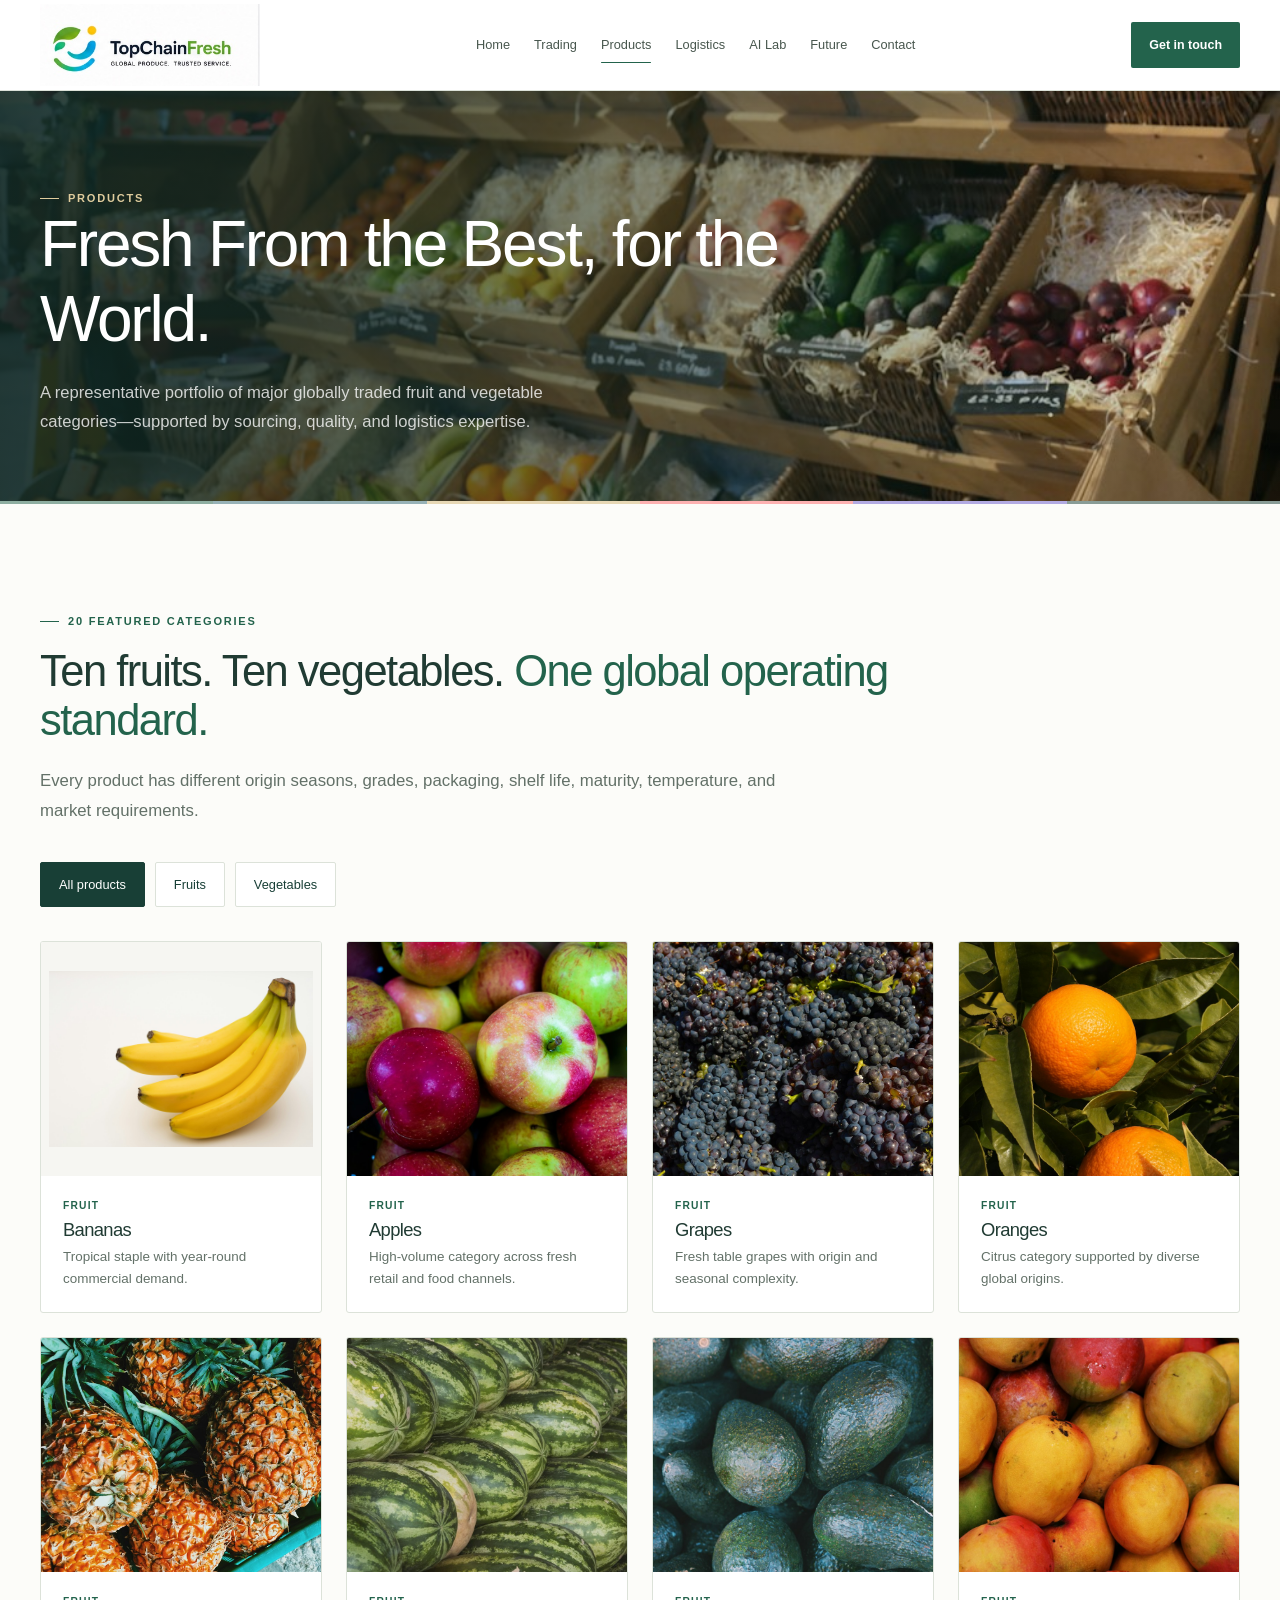
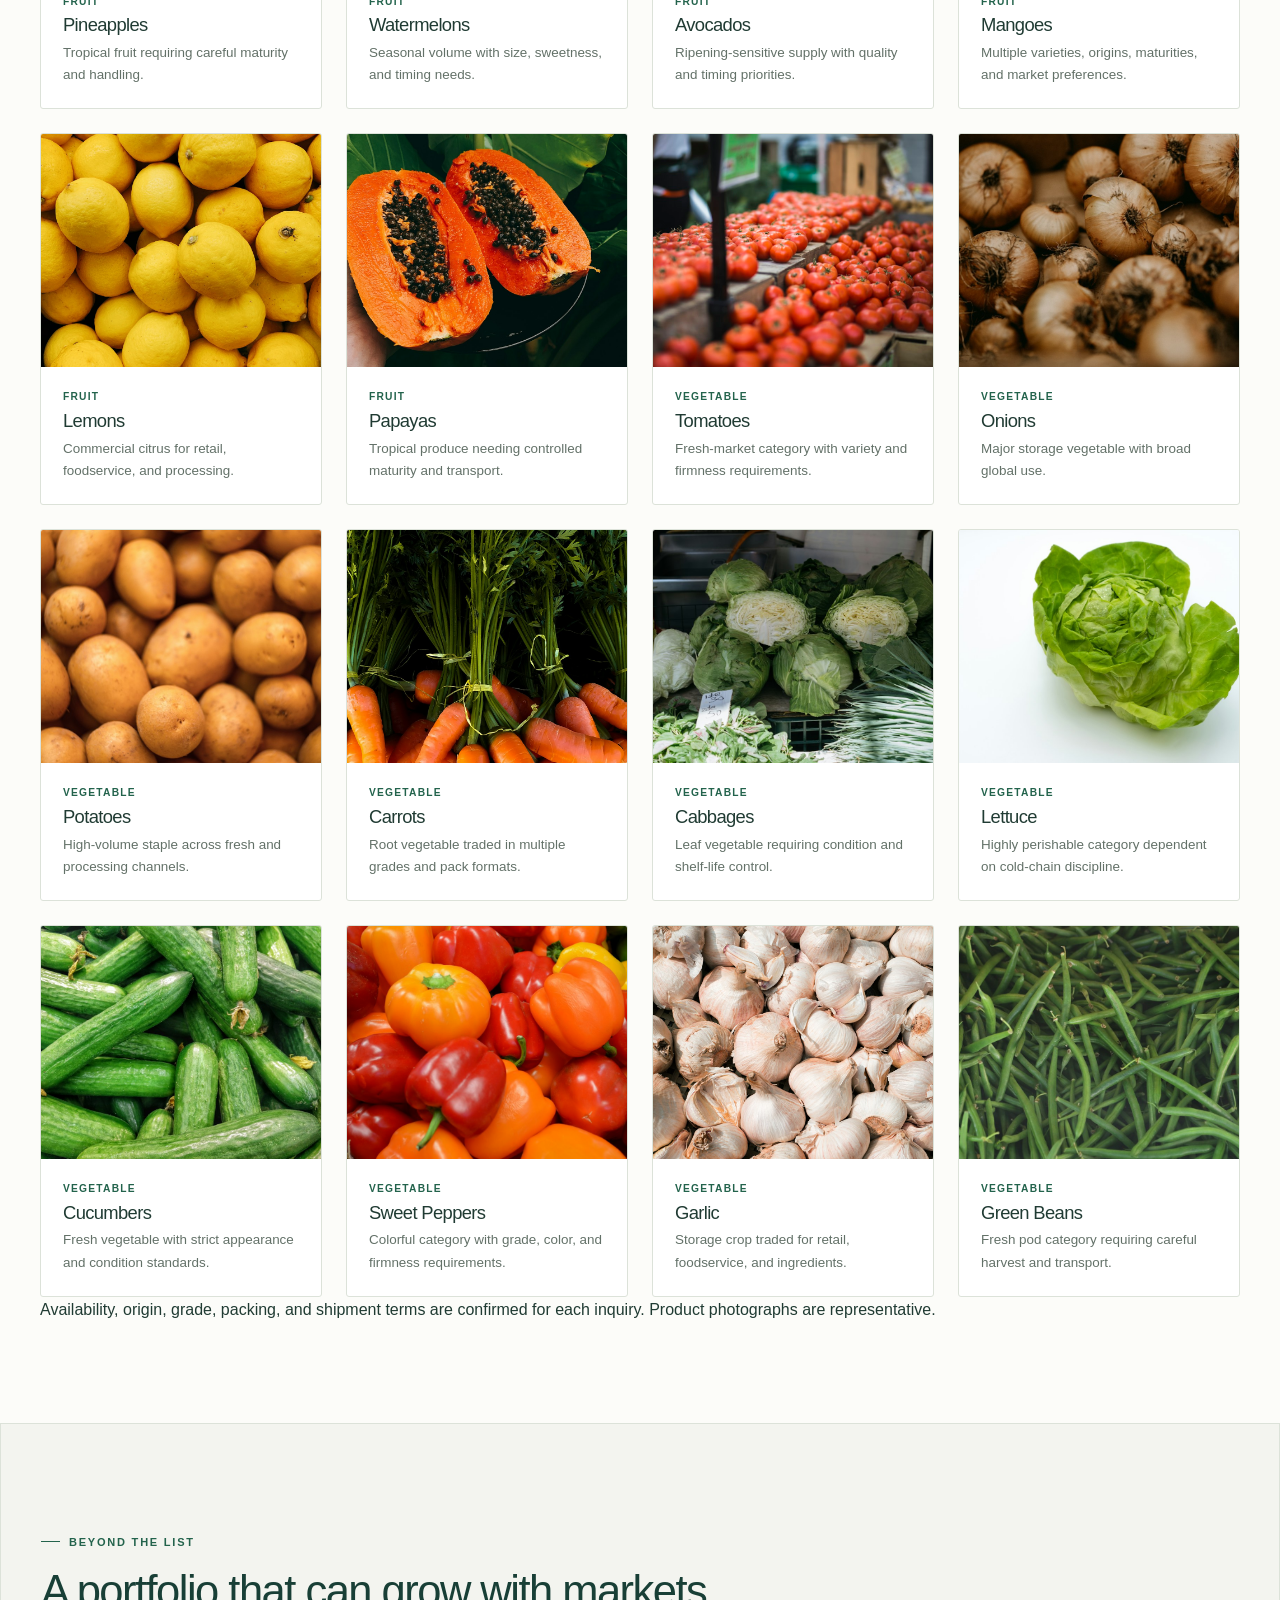
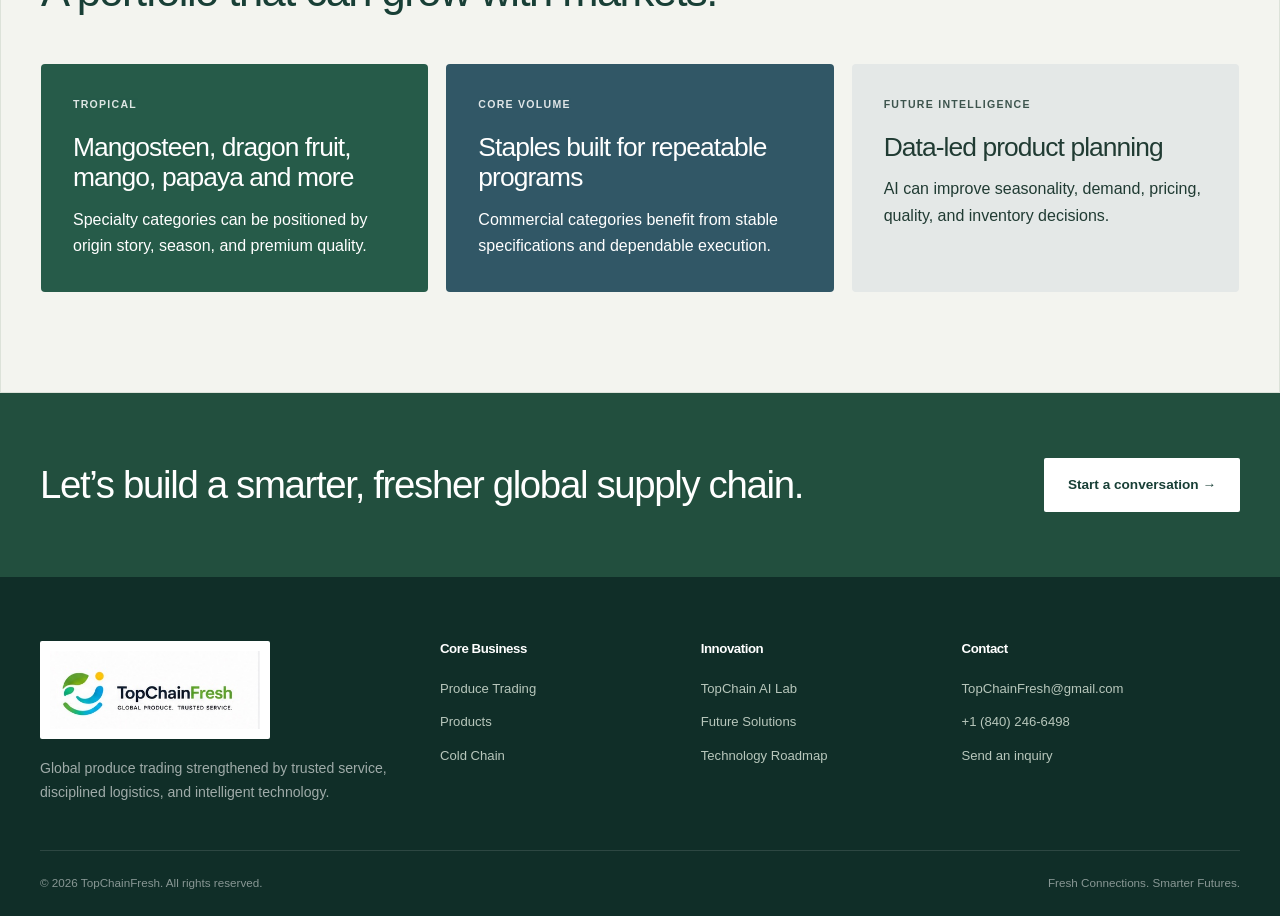
==== commit c7a4a2ac: "Replace banana product image with clean presentation" ====
--- a/products.html
+++ b/products.html
@@ -8,7 +8,7 @@
     </div></header>
 <a class="skip-link" href="#main-content">Skip to content</a><main id="main-content"><section class="page-hero"><div class="page-hero-media"><img src="assets/images/photography/1768751947109-d2a99be1aa9c.jpg" alt="Real wholesale fruit and vegetable market"></div><div class="container page-hero-content"><span class="eyebrow text-yellow">Products</span><h1>Fresh From the Best, for the World.</h1><p>A representative portfolio of major globally traded fruit and vegetable categories—supported by sourcing, quality, and logistics expertise.</p></div></section>
 <div class="color-ribbon"><span></span><span></span><span></span><span></span><span></span><span></span></div>
-<section class="section"><div class="container"><span class="eyebrow">20 featured categories</span><h2 class="section-title">Ten fruits. Ten vegetables. <span class="text-green">One global operating standard.</span></h2><p class="section-lead">Every product has different origin seasons, grades, packaging, shelf life, maturity, temperature, and market requirements.</p><div class="product-tabs"><button class="product-tab active" data-filter="all">All products</button><button class="product-tab" data-filter="fruit">Fruits</button><button class="product-tab" data-filter="vegetable">Vegetables</button></div><div class="product-grid"><article class="product-card reveal" data-category="fruit"><div class="product-image"><img src="assets/images/photography/1707857204029-56578d9228a5.jpg" alt="Real photograph of bananas" loading="lazy"></div><div class="product-body"><div class="category">fruit</div><h3>Bananas</h3><p>Tropical staple with year-round commercial demand.</p></div></article><article class="product-card reveal" data-category="fruit"><div class="product-image"><img src="assets/images/photography/1558870623-9d182aa8ef0a.jpg" alt="Real photograph of apples" loading="lazy"></div><div class="product-body"><div class="category">fruit</div><h3>Apples</h3><p>High-volume category across fresh retail and food channels.</p></div></article><article class="product-card reveal" data-category="fruit"><div class="product-image"><img src="assets/images/photography/1672614766965-08c27fdd96da.jpg" alt="Real photograph of grapes" loading="lazy"></div><div class="product-body"><div class="category">fruit</div><h3>Grapes</h3><p>Fresh table grapes with origin and seasonal complexity.</p></div></article><article class="product-card reveal" data-category="fruit"><div class="product-image"><img src="assets/images/photography/1551030797-46c120009b82.jpg" alt="Real photograph of oranges" loading="lazy"></div><div class="product-body"><div class="category">fruit</div><h3>Oranges</h3><p>Citrus category supported by diverse global origins.</p></div></article><article class="product-card reveal" data-category="fruit"><div class="product-image"><img src="assets/images/photography/1565623513508-ffe2588e327c.jpg" alt="Real photograph of pineapples" loading="lazy"></div><div class="product-body"><div class="category">fruit</div><h3>Pineapples</h3><p>Tropical fruit requiring careful maturity and handling.</p></div></article><article class="product-card reveal" data-category="fruit"><div class="product-image"><img src="assets/images/photography/1750601455235-2ecff8a870be.jpg" alt="Real photograph of watermelons" loading="lazy"></div><div class="product-body"><div class="category">fruit</div><h3>Watermelons</h3><p>Seasonal volume with size, sweetness, and timing needs.</p></div></article><article class="product-card reveal" data-category="fruit"><div class="product-image"><img src="assets/images/photography/1555598488-b7d9660fb260.jpg" alt="Real photograph of avocados" loading="lazy"></div><div class="product-body"><div class="category">fruit</div><h3>Avocados</h3><p>Ripening-sensitive supply with quality and timing priorities.</p></div></article><article class="product-card reveal" data-category="fruit"><div class="product-image"><img src="assets/images/photography/1757281096599-b9165ba74008.jpg" alt="Real photograph of mangoes" loading="lazy"></div><div class="product-body"><div class="category">fruit</div><h3>Mangoes</h3><p>Multiple varieties, origins, maturities, and market preferences.</p></div></article><article class="product-card reveal" data-category="fruit"><div class="product-image"><img src="assets/images/photography/1590502593747-42a996133562.jpg" alt="Real photograph of lemons" loading="lazy"></div><div class="product-body"><div class="category">fruit</div><h3>Lemons</h3><p>Commercial citrus for retail, foodservice, and processing.</p></div></article><article class="product-card reveal" data-category="fruit"><div class="product-image"><img src="assets/images/photography/1570044803045-d790fc159af3.jpg" alt="Real photograph of papayas" loading="lazy"></div><div class="product-body"><div class="category">fruit</div><h3>Papayas</h3><p>Tropical produce needing controlled maturity and transport.</p></div></article><article class="product-card reveal" data-category="vegetable"><div class="product-image"><img src="assets/images/photography/1559740509-3998170dd8a9.jpg" alt="Real photograph of tomatoes" loading="lazy"></div><div class="product-body"><div class="category">vegetable</div><h3>Tomatoes</h3><p>Fresh-market category with variety and firmness requirements.</p></div></article><article class="product-card reveal" data-category="vegetable"><div class="product-image"><img src="assets/images/photography/1639423188867-7fbd7a28337d.jpg" alt="Real photograph of onions" loading="lazy"></div><div class="product-body"><div class="category">vegetable</div><h3>Onions</h3><p>Major storage vegetable with broad global use.</p></div></article><article class="product-card reveal" data-category="vegetable"><div class="product-image"><img src="assets/images/photography/1566055803687-0665ef48df90.jpg" alt="Real photograph of potatoes" loading="lazy"></div><div class="product-body"><div class="category">vegetable</div><h3>Potatoes</h3><p>High-volume staple across fresh and processing channels.</p></div></article><article class="product-card reveal" data-category="vegetable"><div class="product-image"><img src="assets/images/photography/1623644035669-11c44e4a7d7d.jpg" alt="Real photograph of carrots" loading="lazy"></div><div class="product-body"><div class="category">vegetable</div><h3>Carrots</h3><p>Root vegetable traded in multiple grades and pack formats.</p></div></article><article class="product-card reveal" data-category="vegetable"><div class="product-image"><img src="assets/images/photography/1696324535711-883b079ca54f.jpg" alt="Real photograph of cabbages" loading="lazy"></div><div class="product-body"><div class="category">vegetable</div><h3>Cabbages</h3><p>Leaf vegetable requiring condition and shelf-life control.</p></div></article><article class="product-card reveal" data-category="vegetable"><div class="product-image"><img src="assets/images/photography/1640958904159-51ae08bd3412.jpg" alt="Real photograph of round head lettuce" class="crop-zoom" loading="lazy"></div><div class="product-body"><div class="category">vegetable</div><h3>Lettuce</h3><p>Highly perishable category dependent on cold-chain discipline.</p></div></article><article class="product-card reveal" data-category="vegetable"><div class="product-image"><img src="assets/images/photography/1449300079323-02e209d9d3a6.jpg" alt="Real photograph of cucumbers" loading="lazy"></div><div class="product-body"><div class="category">vegetable</div><h3>Cucumbers</h3><p>Fresh vegetable with strict appearance and condition standards.</p></div></article><article class="product-card reveal" data-category="vegetable"><div class="product-image"><img src="assets/images/photography/1607546900609-7efd29a4a2dd.jpg" alt="Real photograph of sweet peppers" loading="lazy"></div><div class="product-body"><div class="category">vegetable</div><h3>Sweet Peppers</h3><p>Colorful category with grade, color, and firmness requirements.</p></div></article><article class="product-card reveal" data-category="vegetable"><div class="product-image"><img src="assets/images/photography/1776261077272-311222e98459.jpg" alt="Real photograph of many garlic bulbs" loading="lazy"></div><div class="product-body"><div class="category">vegetable</div><h3>Garlic</h3><p>Storage crop traded for retail, foodservice, and ingredients.</p></div></article><article class="product-card reveal" data-category="vegetable"><div class="product-image"><img src="assets/images/photography/1698063437386-aa75dbaf397f.jpg" alt="Real photograph of clean, high-quality green beans" loading="lazy"></div><div class="product-body"><div class="category">vegetable</div><h3>Green Beans</h3><p>Fresh pod category requiring careful harvest and transport.</p></div></article></div><p class="portfolio-note">Availability, origin, grade, packing, and shipment terms are confirmed for each inquiry. Product photographs are representative.</p></div></section>
+<section class="section"><div class="container"><span class="eyebrow">20 featured categories</span><h2 class="section-title">Ten fruits. Ten vegetables. <span class="text-green">One global operating standard.</span></h2><p class="section-lead">Every product has different origin seasons, grades, packaging, shelf life, maturity, temperature, and market requirements.</p><div class="product-tabs"><button class="product-tab active" data-filter="all">All products</button><button class="product-tab" data-filter="fruit">Fruits</button><button class="product-tab" data-filter="vegetable">Vegetables</button></div><div class="product-grid"><article class="product-card reveal" data-category="fruit"><div class="product-image"><img src="assets/images/photography/bananas-premium.jpg" alt="Neatly arranged yellow bananas on a clean light background" width="1200" height="800" style="object-fit:contain;background:#f6f6f2;padding:8px" loading="lazy"></div><div class="product-body"><div class="category">fruit</div><h3>Bananas</h3><p>Tropical staple with year-round commercial demand.</p></div></article><article class="product-card reveal" data-category="fruit"><div class="product-image"><img src="assets/images/photography/1558870623-9d182aa8ef0a.jpg" alt="Real photograph of apples" loading="lazy"></div><div class="product-body"><div class="category">fruit</div><h3>Apples</h3><p>High-volume category across fresh retail and food channels.</p></div></article><article class="product-card reveal" data-category="fruit"><div class="product-image"><img src="assets/images/photography/1672614766965-08c27fdd96da.jpg" alt="Real photograph of grapes" loading="lazy"></div><div class="product-body"><div class="category">fruit</div><h3>Grapes</h3><p>Fresh table grapes with origin and seasonal complexity.</p></div></article><article class="product-card reveal" data-category="fruit"><div class="product-image"><img src="assets/images/photography/1551030797-46c120009b82.jpg" alt="Real photograph of oranges" loading="lazy"></div><div class="product-body"><div class="category">fruit</div><h3>Oranges</h3><p>Citrus category supported by diverse global origins.</p></div></article><article class="product-card reveal" data-category="fruit"><div class="product-image"><img src="assets/images/photography/1565623513508-ffe2588e327c.jpg" alt="Real photograph of pineapples" loading="lazy"></div><div class="product-body"><div class="category">fruit</div><h3>Pineapples</h3><p>Tropical fruit requiring careful maturity and handling.</p></div></article><article class="product-card reveal" data-category="fruit"><div class="product-image"><img src="assets/images/photography/1750601455235-2ecff8a870be.jpg" alt="Real photograph of watermelons" loading="lazy"></div><div class="product-body"><div class="category">fruit</div><h3>Watermelons</h3><p>Seasonal volume with size, sweetness, and timing needs.</p></div></article><article class="product-card reveal" data-category="fruit"><div class="product-image"><img src="assets/images/photography/1555598488-b7d9660fb260.jpg" alt="Real photograph of avocados" loading="lazy"></div><div class="product-body"><div class="category">fruit</div><h3>Avocados</h3><p>Ripening-sensitive supply with quality and timing priorities.</p></div></article><article class="product-card reveal" data-category="fruit"><div class="product-image"><img src="assets/images/photography/1757281096599-b9165ba74008.jpg" alt="Real photograph of mangoes" loading="lazy"></div><div class="product-body"><div class="category">fruit</div><h3>Mangoes</h3><p>Multiple varieties, origins, maturities, and market preferences.</p></div></article><article class="product-card reveal" data-category="fruit"><div class="product-image"><img src="assets/images/photography/1590502593747-42a996133562.jpg" alt="Real photograph of lemons" loading="lazy"></div><div class="product-body"><div class="category">fruit</div><h3>Lemons</h3><p>Commercial citrus for retail, foodservice, and processing.</p></div></article><article class="product-card reveal" data-category="fruit"><div class="product-image"><img src="assets/images/photography/1570044803045-d790fc159af3.jpg" alt="Real photograph of papayas" loading="lazy"></div><div class="product-body"><div class="category">fruit</div><h3>Papayas</h3><p>Tropical produce needing controlled maturity and transport.</p></div></article><article class="product-card reveal" data-category="vegetable"><div class="product-image"><img src="assets/images/photography/1559740509-3998170dd8a9.jpg" alt="Real photograph of tomatoes" loading="lazy"></div><div class="product-body"><div class="category">vegetable</div><h3>Tomatoes</h3><p>Fresh-market category with variety and firmness requirements.</p></div></article><article class="product-card reveal" data-category="vegetable"><div class="product-image"><img src="assets/images/photography/1639423188867-7fbd7a28337d.jpg" alt="Real photograph of onions" loading="lazy"></div><div class="product-body"><div class="category">vegetable</div><h3>Onions</h3><p>Major storage vegetable with broad global use.</p></div></article><article class="product-card reveal" data-category="vegetable"><div class="product-image"><img src="assets/images/photography/1566055803687-0665ef48df90.jpg" alt="Real photograph of potatoes" loading="lazy"></div><div class="product-body"><div class="category">vegetable</div><h3>Potatoes</h3><p>High-volume staple across fresh and processing channels.</p></div></article><article class="product-card reveal" data-category="vegetable"><div class="product-image"><img src="assets/images/photography/1623644035669-11c44e4a7d7d.jpg" alt="Real photograph of carrots" loading="lazy"></div><div class="product-body"><div class="category">vegetable</div><h3>Carrots</h3><p>Root vegetable traded in multiple grades and pack formats.</p></div></article><article class="product-card reveal" data-category="vegetable"><div class="product-image"><img src="assets/images/photography/1696324535711-883b079ca54f.jpg" alt="Real photograph of cabbages" loading="lazy"></div><div class="product-body"><div class="category">vegetable</div><h3>Cabbages</h3><p>Leaf vegetable requiring condition and shelf-life control.</p></div></article><article class="product-card reveal" data-category="vegetable"><div class="product-image"><img src="assets/images/photography/1640958904159-51ae08bd3412.jpg" alt="Real photograph of round head lettuce" class="crop-zoom" loading="lazy"></div><div class="product-body"><div class="category">vegetable</div><h3>Lettuce</h3><p>Highly perishable category dependent on cold-chain discipline.</p></div></article><article class="product-card reveal" data-category="vegetable"><div class="product-image"><img src="assets/images/photography/1449300079323-02e209d9d3a6.jpg" alt="Real photograph of cucumbers" loading="lazy"></div><div class="product-body"><div class="category">vegetable</div><h3>Cucumbers</h3><p>Fresh vegetable with strict appearance and condition standards.</p></div></article><article class="product-card reveal" data-category="vegetable"><div class="product-image"><img src="assets/images/photography/1607546900609-7efd29a4a2dd.jpg" alt="Real photograph of sweet peppers" loading="lazy"></div><div class="product-body"><div class="category">vegetable</div><h3>Sweet Peppers</h3><p>Colorful category with grade, color, and firmness requirements.</p></div></article><article class="product-card reveal" data-category="vegetable"><div class="product-image"><img src="assets/images/photography/1776261077272-311222e98459.jpg" alt="Real photograph of many garlic bulbs" loading="lazy"></div><div class="product-body"><div class="category">vegetable</div><h3>Garlic</h3><p>Storage crop traded for retail, foodservice, and ingredients.</p></div></article><article class="product-card reveal" data-category="vegetable"><div class="product-image"><img src="assets/images/photography/1698063437386-aa75dbaf397f.jpg" alt="Real photograph of clean, high-quality green beans" loading="lazy"></div><div class="product-body"><div class="category">vegetable</div><h3>Green Beans</h3><p>Fresh pod category requiring careful harvest and transport.</p></div></article></div><p class="portfolio-note">Availability, origin, grade, packing, and shipment terms are confirmed for each inquiry. Product photographs are representative.</p></div></section>
 <section class="section bg-mist"><div class="container"><span class="eyebrow">Beyond the list</span><h2 class="section-title">A portfolio that can grow with markets.</h2><div class="block-grid"><article class="color-block bg-green block-4 reveal"><div class="block-number">Tropical</div><h3>Mangosteen, dragon fruit, mango, papaya and more</h3><p>Specialty categories can be positioned by origin story, season, and premium quality.</p></article><article class="color-block bg-blue block-4 reveal"><div class="block-number">Core volume</div><h3>Staples built for repeatable programs</h3><p>Commercial categories benefit from stable specifications and dependable execution.</p></article><article class="color-block bg-violet block-4 reveal"><div class="block-number">Future intelligence</div><h3>Data-led product planning</h3><p>AI can improve seasonality, demand, pricing, quality, and inventory decisions.</p></article></div></div></section></main><section class="cta-band"><div class="container cta-inner reveal"><h2>Let’s build a smarter, fresher global supply chain.</h2><a class="btn btn-light" href="contact.html">Start a conversation →</a></div></section>
 <footer class="site-footer"><div class="container">
   <div class="footer-grid">
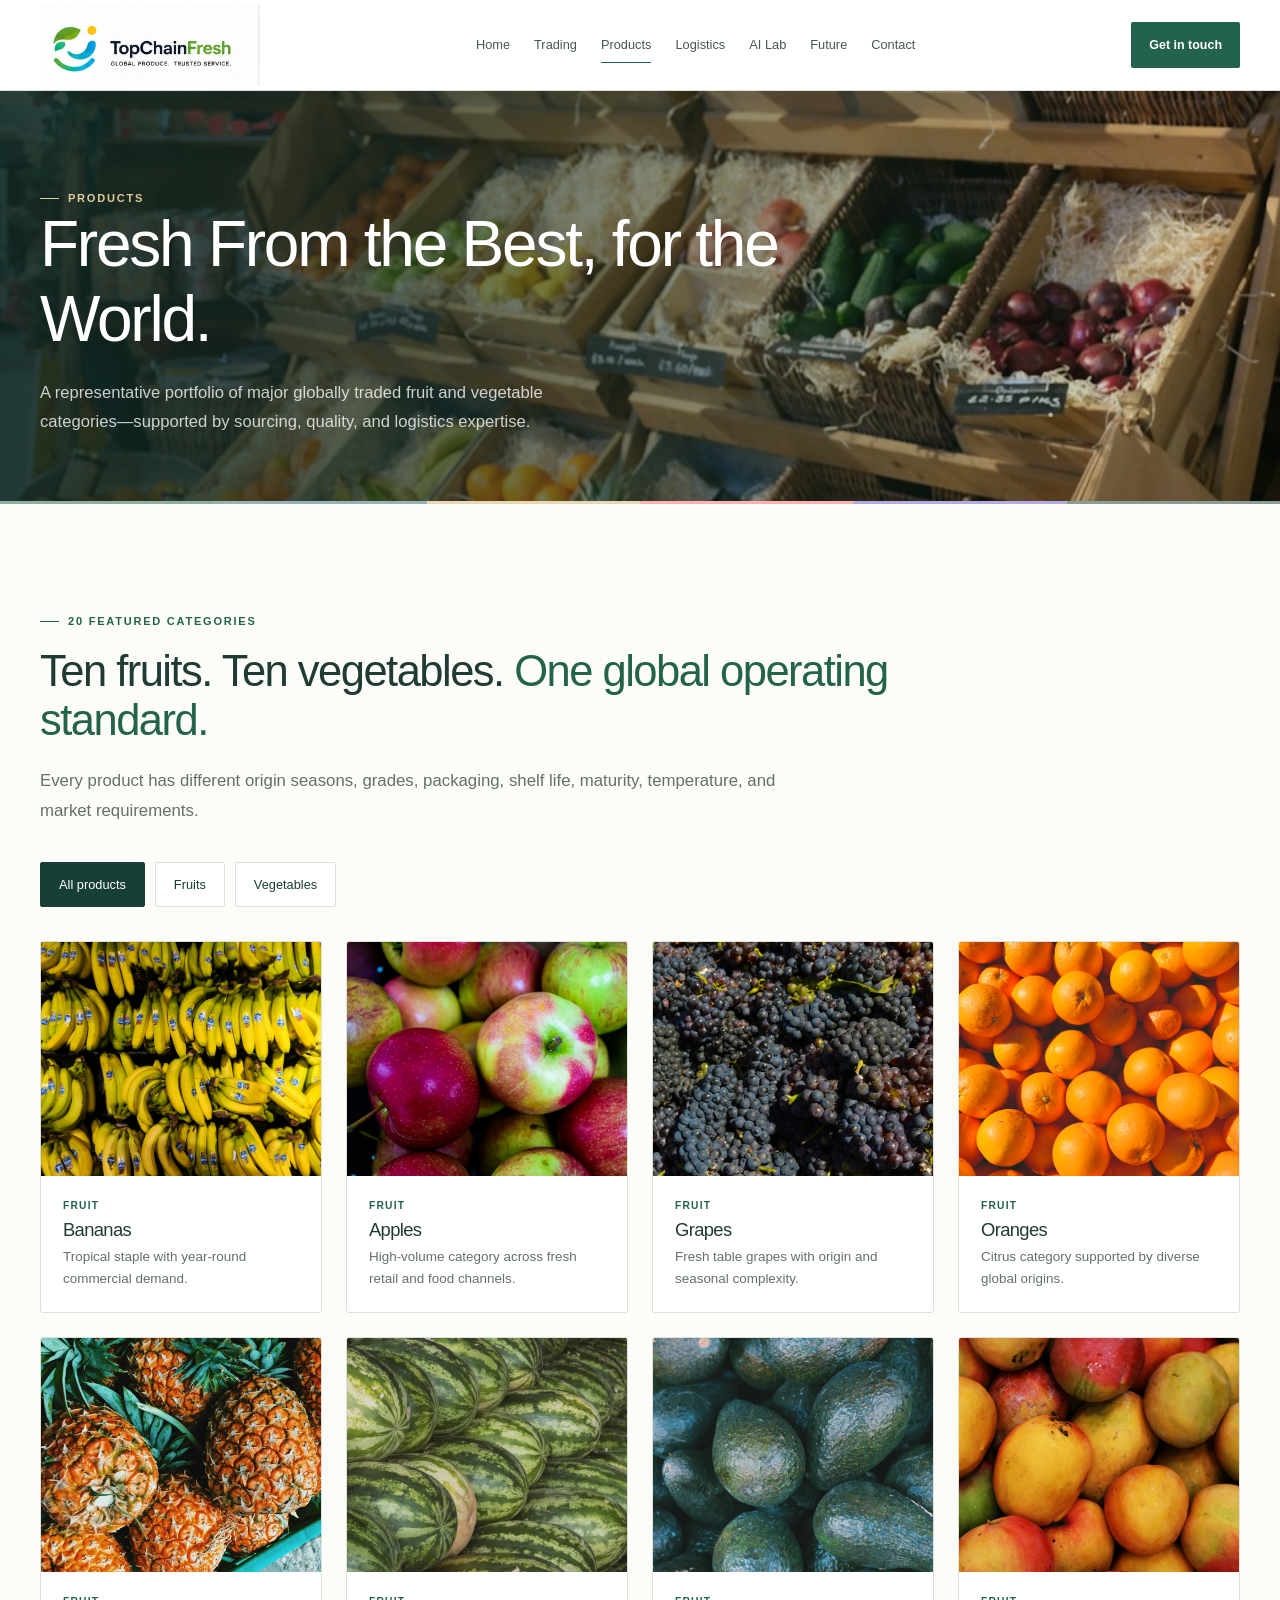
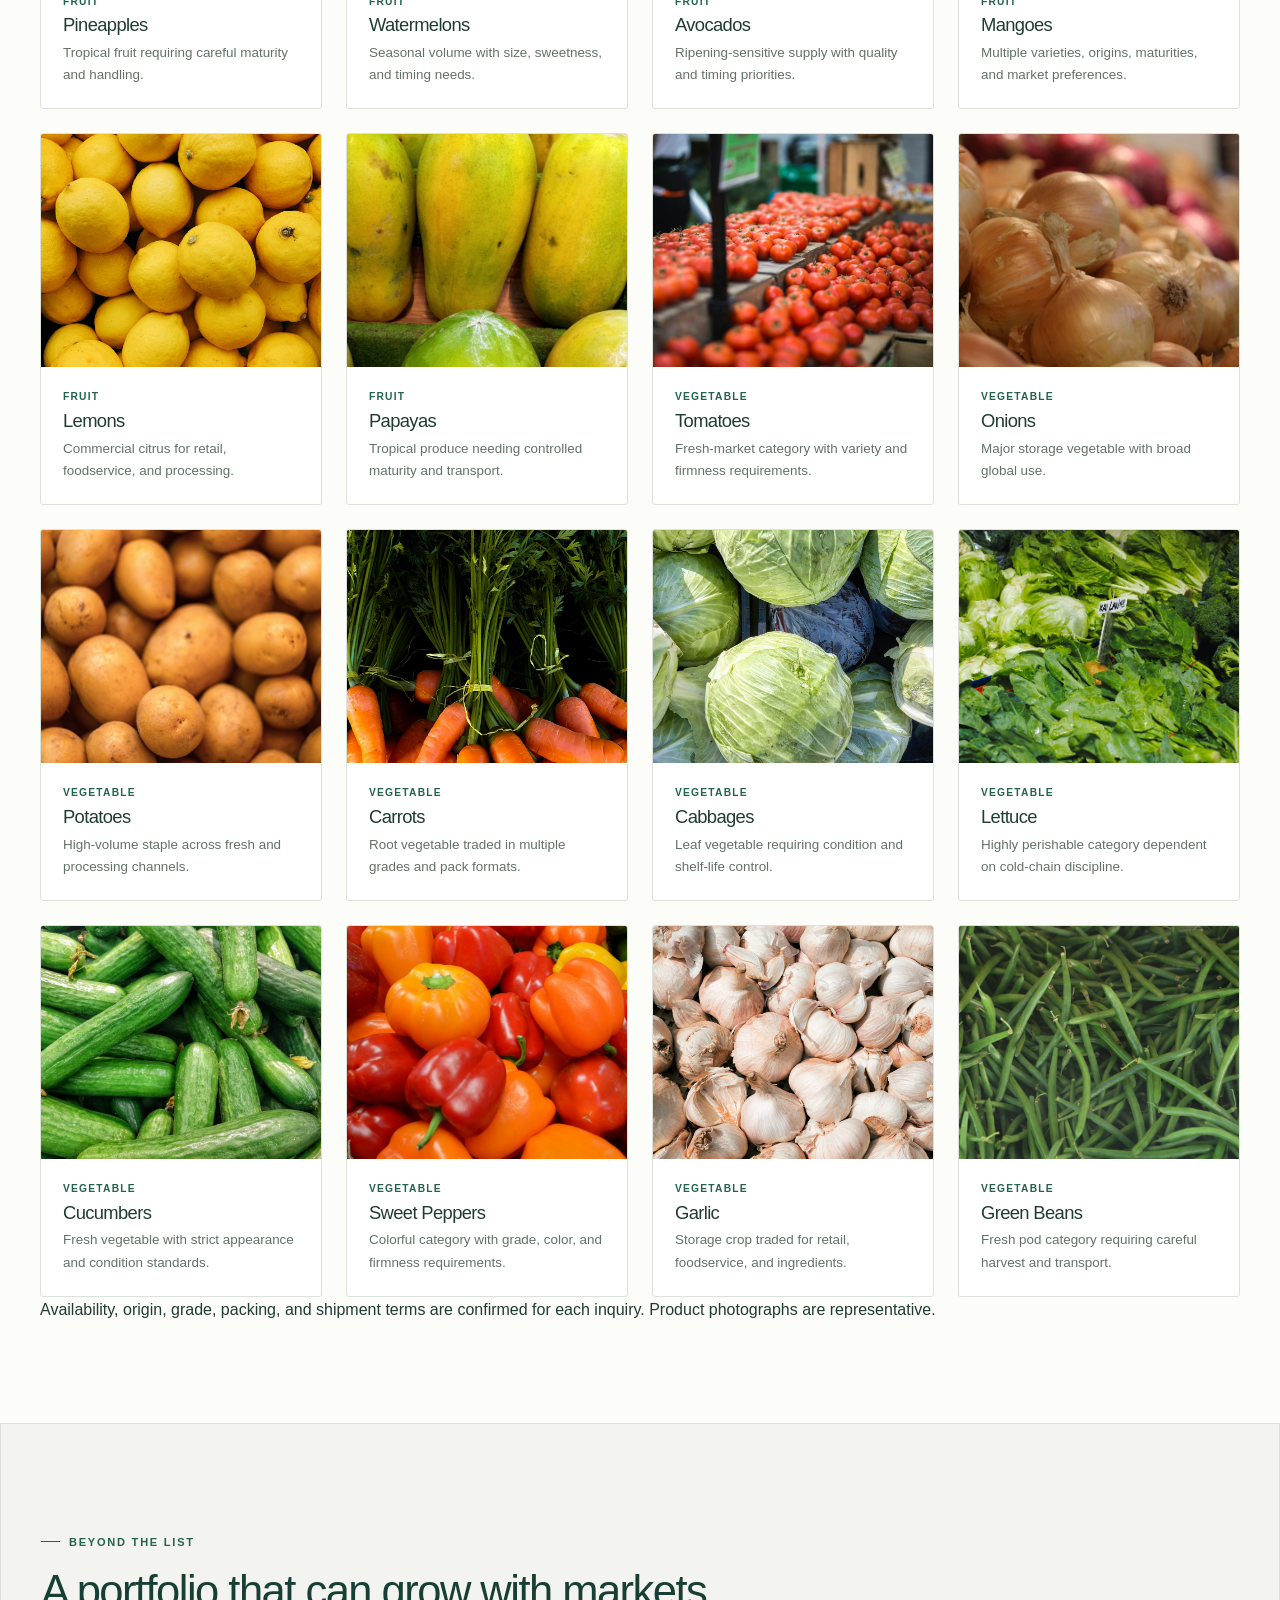
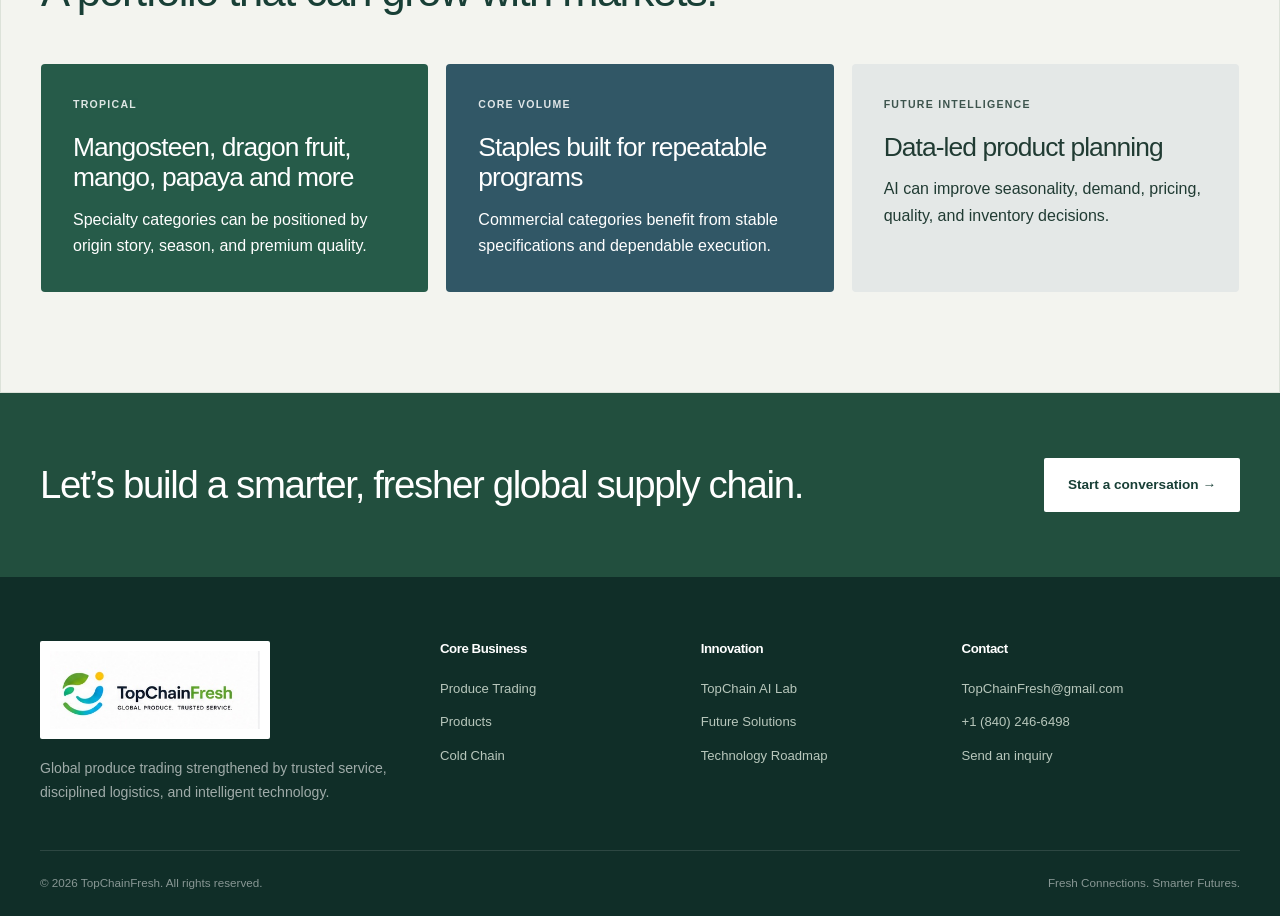
==== commit e6264ba6: "Use abundant produce displays across product portfolio" ====
--- a/products.html
+++ b/products.html
@@ -8,7 +8,7 @@
     </div></header>
 <a class="skip-link" href="#main-content">Skip to content</a><main id="main-content"><section class="page-hero"><div class="page-hero-media"><img src="assets/images/photography/1768751947109-d2a99be1aa9c.jpg" alt="Real wholesale fruit and vegetable market"></div><div class="container page-hero-content"><span class="eyebrow text-yellow">Products</span><h1>Fresh From the Best, for the World.</h1><p>A representative portfolio of major globally traded fruit and vegetable categories—supported by sourcing, quality, and logistics expertise.</p></div></section>
 <div class="color-ribbon"><span></span><span></span><span></span><span></span><span></span><span></span></div>
-<section class="section"><div class="container"><span class="eyebrow">20 featured categories</span><h2 class="section-title">Ten fruits. Ten vegetables. <span class="text-green">One global operating standard.</span></h2><p class="section-lead">Every product has different origin seasons, grades, packaging, shelf life, maturity, temperature, and market requirements.</p><div class="product-tabs"><button class="product-tab active" data-filter="all">All products</button><button class="product-tab" data-filter="fruit">Fruits</button><button class="product-tab" data-filter="vegetable">Vegetables</button></div><div class="product-grid"><article class="product-card reveal" data-category="fruit"><div class="product-image"><img src="assets/images/photography/bananas-premium.jpg" alt="Neatly arranged yellow bananas on a clean light background" width="1200" height="800" style="object-fit:contain;background:#f6f6f2;padding:8px" loading="lazy"></div><div class="product-body"><div class="category">fruit</div><h3>Bananas</h3><p>Tropical staple with year-round commercial demand.</p></div></article><article class="product-card reveal" data-category="fruit"><div class="product-image"><img src="assets/images/photography/1558870623-9d182aa8ef0a.jpg" alt="Real photograph of apples" loading="lazy"></div><div class="product-body"><div class="category">fruit</div><h3>Apples</h3><p>High-volume category across fresh retail and food channels.</p></div></article><article class="product-card reveal" data-category="fruit"><div class="product-image"><img src="assets/images/photography/1672614766965-08c27fdd96da.jpg" alt="Real photograph of grapes" loading="lazy"></div><div class="product-body"><div class="category">fruit</div><h3>Grapes</h3><p>Fresh table grapes with origin and seasonal complexity.</p></div></article><article class="product-card reveal" data-category="fruit"><div class="product-image"><img src="assets/images/photography/1551030797-46c120009b82.jpg" alt="Real photograph of oranges" loading="lazy"></div><div class="product-body"><div class="category">fruit</div><h3>Oranges</h3><p>Citrus category supported by diverse global origins.</p></div></article><article class="product-card reveal" data-category="fruit"><div class="product-image"><img src="assets/images/photography/1565623513508-ffe2588e327c.jpg" alt="Real photograph of pineapples" loading="lazy"></div><div class="product-body"><div class="category">fruit</div><h3>Pineapples</h3><p>Tropical fruit requiring careful maturity and handling.</p></div></article><article class="product-card reveal" data-category="fruit"><div class="product-image"><img src="assets/images/photography/1750601455235-2ecff8a870be.jpg" alt="Real photograph of watermelons" loading="lazy"></div><div class="product-body"><div class="category">fruit</div><h3>Watermelons</h3><p>Seasonal volume with size, sweetness, and timing needs.</p></div></article><article class="product-card reveal" data-category="fruit"><div class="product-image"><img src="assets/images/photography/1555598488-b7d9660fb260.jpg" alt="Real photograph of avocados" loading="lazy"></div><div class="product-body"><div class="category">fruit</div><h3>Avocados</h3><p>Ripening-sensitive supply with quality and timing priorities.</p></div></article><article class="product-card reveal" data-category="fruit"><div class="product-image"><img src="assets/images/photography/1757281096599-b9165ba74008.jpg" alt="Real photograph of mangoes" loading="lazy"></div><div class="product-body"><div class="category">fruit</div><h3>Mangoes</h3><p>Multiple varieties, origins, maturities, and market preferences.</p></div></article><article class="product-card reveal" data-category="fruit"><div class="product-image"><img src="assets/images/photography/1590502593747-42a996133562.jpg" alt="Real photograph of lemons" loading="lazy"></div><div class="product-body"><div class="category">fruit</div><h3>Lemons</h3><p>Commercial citrus for retail, foodservice, and processing.</p></div></article><article class="product-card reveal" data-category="fruit"><div class="product-image"><img src="assets/images/photography/1570044803045-d790fc159af3.jpg" alt="Real photograph of papayas" loading="lazy"></div><div class="product-body"><div class="category">fruit</div><h3>Papayas</h3><p>Tropical produce needing controlled maturity and transport.</p></div></article><article class="product-card reveal" data-category="vegetable"><div class="product-image"><img src="assets/images/photography/1559740509-3998170dd8a9.jpg" alt="Real photograph of tomatoes" loading="lazy"></div><div class="product-body"><div class="category">vegetable</div><h3>Tomatoes</h3><p>Fresh-market category with variety and firmness requirements.</p></div></article><article class="product-card reveal" data-category="vegetable"><div class="product-image"><img src="assets/images/photography/1639423188867-7fbd7a28337d.jpg" alt="Real photograph of onions" loading="lazy"></div><div class="product-body"><div class="category">vegetable</div><h3>Onions</h3><p>Major storage vegetable with broad global use.</p></div></article><article class="product-card reveal" data-category="vegetable"><div class="product-image"><img src="assets/images/photography/1566055803687-0665ef48df90.jpg" alt="Real photograph of potatoes" loading="lazy"></div><div class="product-body"><div class="category">vegetable</div><h3>Potatoes</h3><p>High-volume staple across fresh and processing channels.</p></div></article><article class="product-card reveal" data-category="vegetable"><div class="product-image"><img src="assets/images/photography/1623644035669-11c44e4a7d7d.jpg" alt="Real photograph of carrots" loading="lazy"></div><div class="product-body"><div class="category">vegetable</div><h3>Carrots</h3><p>Root vegetable traded in multiple grades and pack formats.</p></div></article><article class="product-card reveal" data-category="vegetable"><div class="product-image"><img src="assets/images/photography/1696324535711-883b079ca54f.jpg" alt="Real photograph of cabbages" loading="lazy"></div><div class="product-body"><div class="category">vegetable</div><h3>Cabbages</h3><p>Leaf vegetable requiring condition and shelf-life control.</p></div></article><article class="product-card reveal" data-category="vegetable"><div class="product-image"><img src="assets/images/photography/1640958904159-51ae08bd3412.jpg" alt="Real photograph of round head lettuce" class="crop-zoom" loading="lazy"></div><div class="product-body"><div class="category">vegetable</div><h3>Lettuce</h3><p>Highly perishable category dependent on cold-chain discipline.</p></div></article><article class="product-card reveal" data-category="vegetable"><div class="product-image"><img src="assets/images/photography/1449300079323-02e209d9d3a6.jpg" alt="Real photograph of cucumbers" loading="lazy"></div><div class="product-body"><div class="category">vegetable</div><h3>Cucumbers</h3><p>Fresh vegetable with strict appearance and condition standards.</p></div></article><article class="product-card reveal" data-category="vegetable"><div class="product-image"><img src="assets/images/photography/1607546900609-7efd29a4a2dd.jpg" alt="Real photograph of sweet peppers" loading="lazy"></div><div class="product-body"><div class="category">vegetable</div><h3>Sweet Peppers</h3><p>Colorful category with grade, color, and firmness requirements.</p></div></article><article class="product-card reveal" data-category="vegetable"><div class="product-image"><img src="assets/images/photography/1776261077272-311222e98459.jpg" alt="Real photograph of many garlic bulbs" loading="lazy"></div><div class="product-body"><div class="category">vegetable</div><h3>Garlic</h3><p>Storage crop traded for retail, foodservice, and ingredients.</p></div></article><article class="product-card reveal" data-category="vegetable"><div class="product-image"><img src="assets/images/photography/1698063437386-aa75dbaf397f.jpg" alt="Real photograph of clean, high-quality green beans" loading="lazy"></div><div class="product-body"><div class="category">vegetable</div><h3>Green Beans</h3><p>Fresh pod category requiring careful harvest and transport.</p></div></article></div><p class="portfolio-note">Availability, origin, grade, packing, and shipment terms are confirmed for each inquiry. Product photographs are representative.</p></div></section>
+<section class="section"><div class="container"><span class="eyebrow">20 featured categories</span><h2 class="section-title">Ten fruits. Ten vegetables. <span class="text-green">One global operating standard.</span></h2><p class="section-lead">Every product has different origin seasons, grades, packaging, shelf life, maturity, temperature, and market requirements.</p><div class="product-tabs"><button class="product-tab active" data-filter="all">All products</button><button class="product-tab" data-filter="fruit">Fruits</button><button class="product-tab" data-filter="vegetable">Vegetables</button></div><div class="product-grid"><article class="product-card reveal" data-category="fruit"><div class="product-image"><img src="assets/images/photography/bananas-bulk.jpg" alt="Rows of fresh banana bunches in a large produce display" width="1400" height="1050" loading="lazy"></div><div class="product-body"><div class="category">fruit</div><h3>Bananas</h3><p>Tropical staple with year-round commercial demand.</p></div></article><article class="product-card reveal" data-category="fruit"><div class="product-image"><img src="assets/images/photography/1558870623-9d182aa8ef0a.jpg" alt="Real photograph of apples" loading="lazy"></div><div class="product-body"><div class="category">fruit</div><h3>Apples</h3><p>High-volume category across fresh retail and food channels.</p></div></article><article class="product-card reveal" data-category="fruit"><div class="product-image"><img src="assets/images/photography/1672614766965-08c27fdd96da.jpg" alt="Real photograph of grapes" loading="lazy"></div><div class="product-body"><div class="category">fruit</div><h3>Grapes</h3><p>Fresh table grapes with origin and seasonal complexity.</p></div></article><article class="product-card reveal" data-category="fruit"><div class="product-image"><img src="assets/images/photography/oranges-bulk.jpg" alt="Large display of whole fresh oranges" width="1400" height="1867" loading="lazy"></div><div class="product-body"><div class="category">fruit</div><h3>Oranges</h3><p>Citrus category supported by diverse global origins.</p></div></article><article class="product-card reveal" data-category="fruit"><div class="product-image"><img src="assets/images/photography/1565623513508-ffe2588e327c.jpg" alt="Real photograph of pineapples" loading="lazy"></div><div class="product-body"><div class="category">fruit</div><h3>Pineapples</h3><p>Tropical fruit requiring careful maturity and handling.</p></div></article><article class="product-card reveal" data-category="fruit"><div class="product-image"><img src="assets/images/photography/1750601455235-2ecff8a870be.jpg" alt="Real photograph of watermelons" loading="lazy"></div><div class="product-body"><div class="category">fruit</div><h3>Watermelons</h3><p>Seasonal volume with size, sweetness, and timing needs.</p></div></article><article class="product-card reveal" data-category="fruit"><div class="product-image"><img src="assets/images/photography/1555598488-b7d9660fb260.jpg" alt="Real photograph of avocados" loading="lazy"></div><div class="product-body"><div class="category">fruit</div><h3>Avocados</h3><p>Ripening-sensitive supply with quality and timing priorities.</p></div></article><article class="product-card reveal" data-category="fruit"><div class="product-image"><img src="assets/images/photography/1757281096599-b9165ba74008.jpg" alt="Real photograph of mangoes" loading="lazy"></div><div class="product-body"><div class="category">fruit</div><h3>Mangoes</h3><p>Multiple varieties, origins, maturities, and market preferences.</p></div></article><article class="product-card reveal" data-category="fruit"><div class="product-image"><img src="assets/images/photography/1590502593747-42a996133562.jpg" alt="Real photograph of lemons" loading="lazy"></div><div class="product-body"><div class="category">fruit</div><h3>Lemons</h3><p>Commercial citrus for retail, foodservice, and processing.</p></div></article><article class="product-card reveal" data-category="fruit"><div class="product-image"><img src="assets/images/photography/papayas-bulk.jpg" alt="Whole papayas arranged together in a market display" width="1440" height="1920" loading="lazy"></div><div class="product-body"><div class="category">fruit</div><h3>Papayas</h3><p>Tropical produce needing controlled maturity and transport.</p></div></article><article class="product-card reveal" data-category="vegetable"><div class="product-image"><img src="assets/images/photography/1559740509-3998170dd8a9.jpg" alt="Real photograph of tomatoes" loading="lazy"></div><div class="product-body"><div class="category">vegetable</div><h3>Tomatoes</h3><p>Fresh-market category with variety and firmness requirements.</p></div></article><article class="product-card reveal" data-category="vegetable"><div class="product-image"><img src="assets/images/photography/onions-bulk.jpg" alt="A generous display of clean whole golden onions" width="1400" height="2100" loading="lazy"></div><div class="product-body"><div class="category">vegetable</div><h3>Onions</h3><p>Major storage vegetable with broad global use.</p></div></article><article class="product-card reveal" data-category="vegetable"><div class="product-image"><img src="assets/images/photography/1566055803687-0665ef48df90.jpg" alt="Real photograph of potatoes" loading="lazy"></div><div class="product-body"><div class="category">vegetable</div><h3>Potatoes</h3><p>High-volume staple across fresh and processing channels.</p></div></article><article class="product-card reveal" data-category="vegetable"><div class="product-image"><img src="assets/images/photography/1623644035669-11c44e4a7d7d.jpg" alt="Real photograph of carrots" loading="lazy"></div><div class="product-body"><div class="category">vegetable</div><h3>Carrots</h3><p>Root vegetable traded in multiple grades and pack formats.</p></div></article><article class="product-card reveal" data-category="vegetable"><div class="product-image"><img src="assets/images/photography/cabbages-bulk.jpg" alt="Fresh green and red cabbage heads arranged in a full crate" width="1400" height="921" loading="lazy"></div><div class="product-body"><div class="category">vegetable</div><h3>Cabbages</h3><p>Leaf vegetable requiring condition and shelf-life control.</p></div></article><article class="product-card reveal" data-category="vegetable"><div class="product-image"><img src="assets/images/photography/lettuce-bulk.jpg" alt="Multiple fresh lettuce heads and leafy greens at a produce stall" width="1400" height="1050" loading="lazy"></div><div class="product-body"><div class="category">vegetable</div><h3>Lettuce</h3><p>Highly perishable category dependent on cold-chain discipline.</p></div></article><article class="product-card reveal" data-category="vegetable"><div class="product-image"><img src="assets/images/photography/1449300079323-02e209d9d3a6.jpg" alt="Real photograph of cucumbers" loading="lazy"></div><div class="product-body"><div class="category">vegetable</div><h3>Cucumbers</h3><p>Fresh vegetable with strict appearance and condition standards.</p></div></article><article class="product-card reveal" data-category="vegetable"><div class="product-image"><img src="assets/images/photography/1607546900609-7efd29a4a2dd.jpg" alt="Real photograph of sweet peppers" loading="lazy"></div><div class="product-body"><div class="category">vegetable</div><h3>Sweet Peppers</h3><p>Colorful category with grade, color, and firmness requirements.</p></div></article><article class="product-card reveal" data-category="vegetable"><div class="product-image"><img src="assets/images/photography/1776261077272-311222e98459.jpg" alt="Real photograph of many garlic bulbs" loading="lazy"></div><div class="product-body"><div class="category">vegetable</div><h3>Garlic</h3><p>Storage crop traded for retail, foodservice, and ingredients.</p></div></article><article class="product-card reveal" data-category="vegetable"><div class="product-image"><img src="assets/images/photography/1698063437386-aa75dbaf397f.jpg" alt="Real photograph of clean, high-quality green beans" loading="lazy"></div><div class="product-body"><div class="category">vegetable</div><h3>Green Beans</h3><p>Fresh pod category requiring careful harvest and transport.</p></div></article></div><p class="portfolio-note">Availability, origin, grade, packing, and shipment terms are confirmed for each inquiry. Product photographs are representative.</p></div></section>
 <section class="section bg-mist"><div class="container"><span class="eyebrow">Beyond the list</span><h2 class="section-title">A portfolio that can grow with markets.</h2><div class="block-grid"><article class="color-block bg-green block-4 reveal"><div class="block-number">Tropical</div><h3>Mangosteen, dragon fruit, mango, papaya and more</h3><p>Specialty categories can be positioned by origin story, season, and premium quality.</p></article><article class="color-block bg-blue block-4 reveal"><div class="block-number">Core volume</div><h3>Staples built for repeatable programs</h3><p>Commercial categories benefit from stable specifications and dependable execution.</p></article><article class="color-block bg-violet block-4 reveal"><div class="block-number">Future intelligence</div><h3>Data-led product planning</h3><p>AI can improve seasonality, demand, pricing, quality, and inventory decisions.</p></article></div></div></section></main><section class="cta-band"><div class="container cta-inner reveal"><h2>Let’s build a smarter, fresher global supply chain.</h2><a class="btn btn-light" href="contact.html">Start a conversation →</a></div></section>
 <footer class="site-footer"><div class="container">
   <div class="footer-grid">
